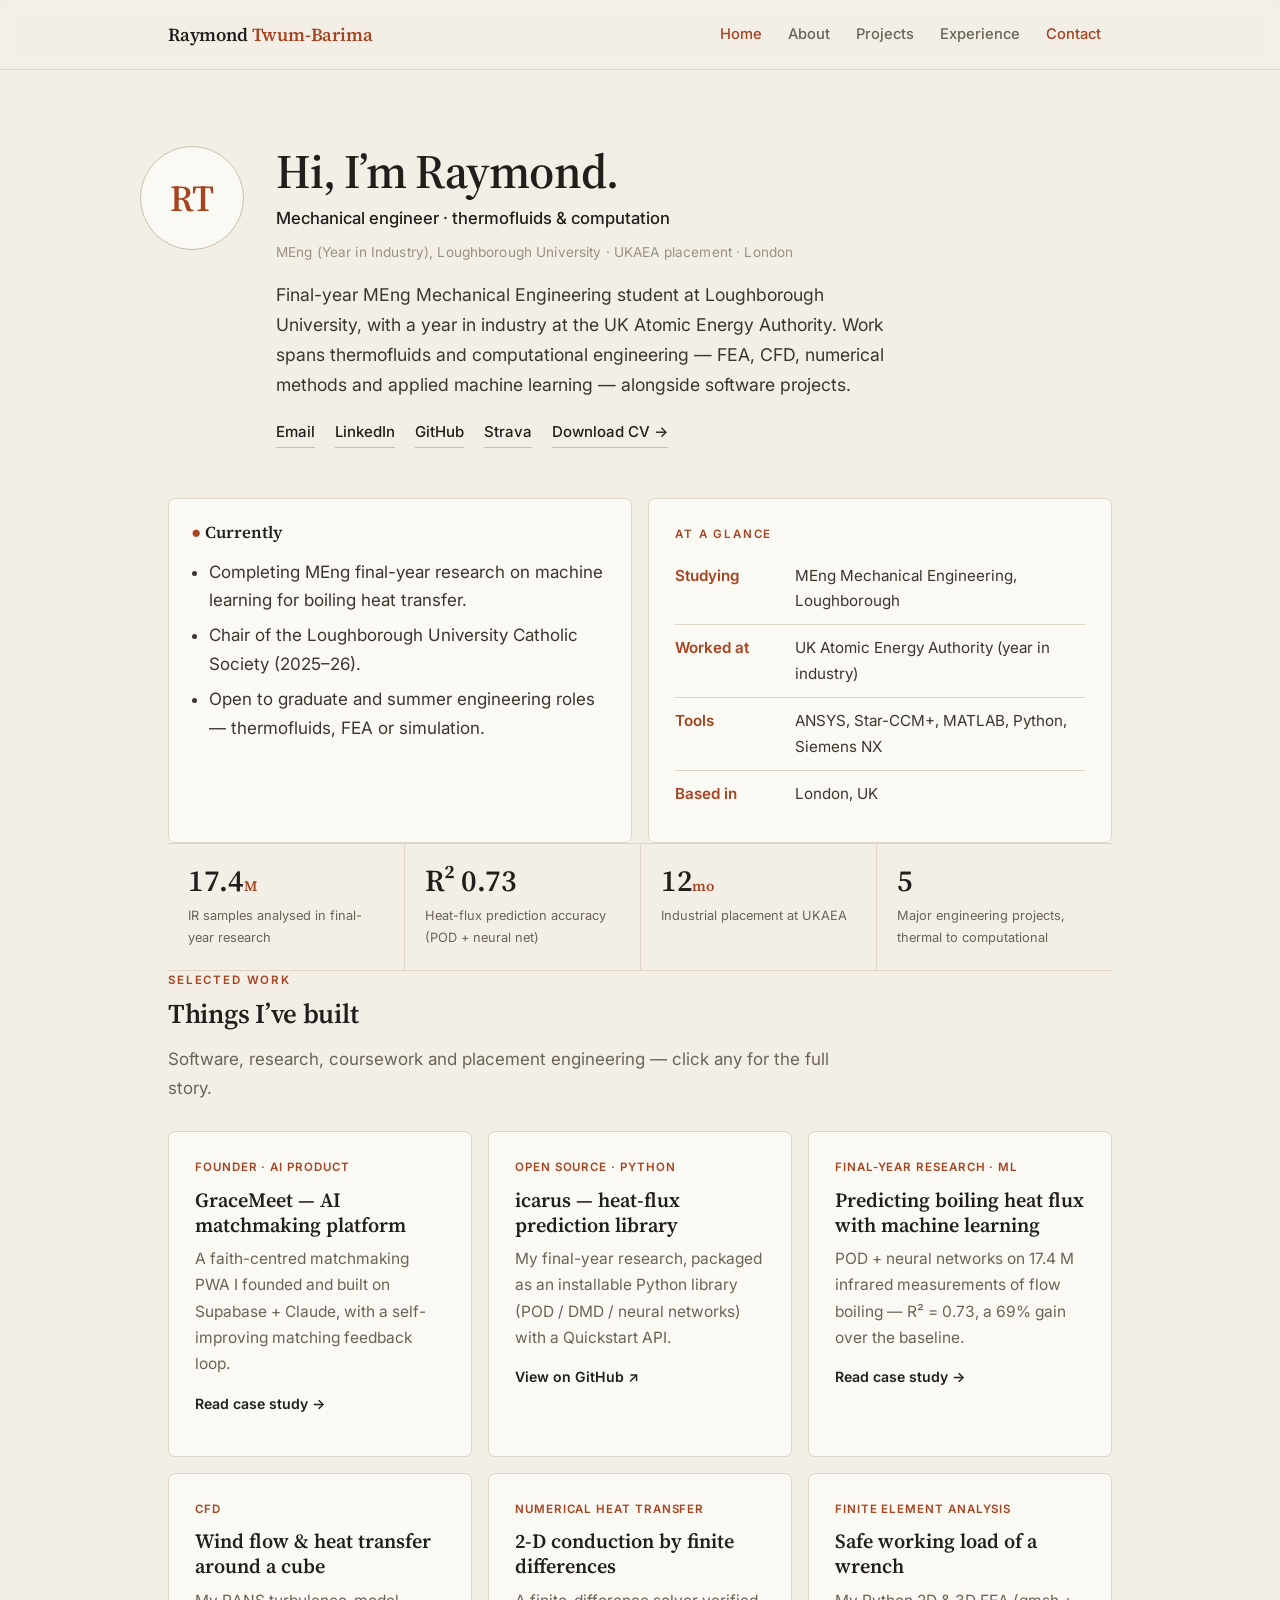
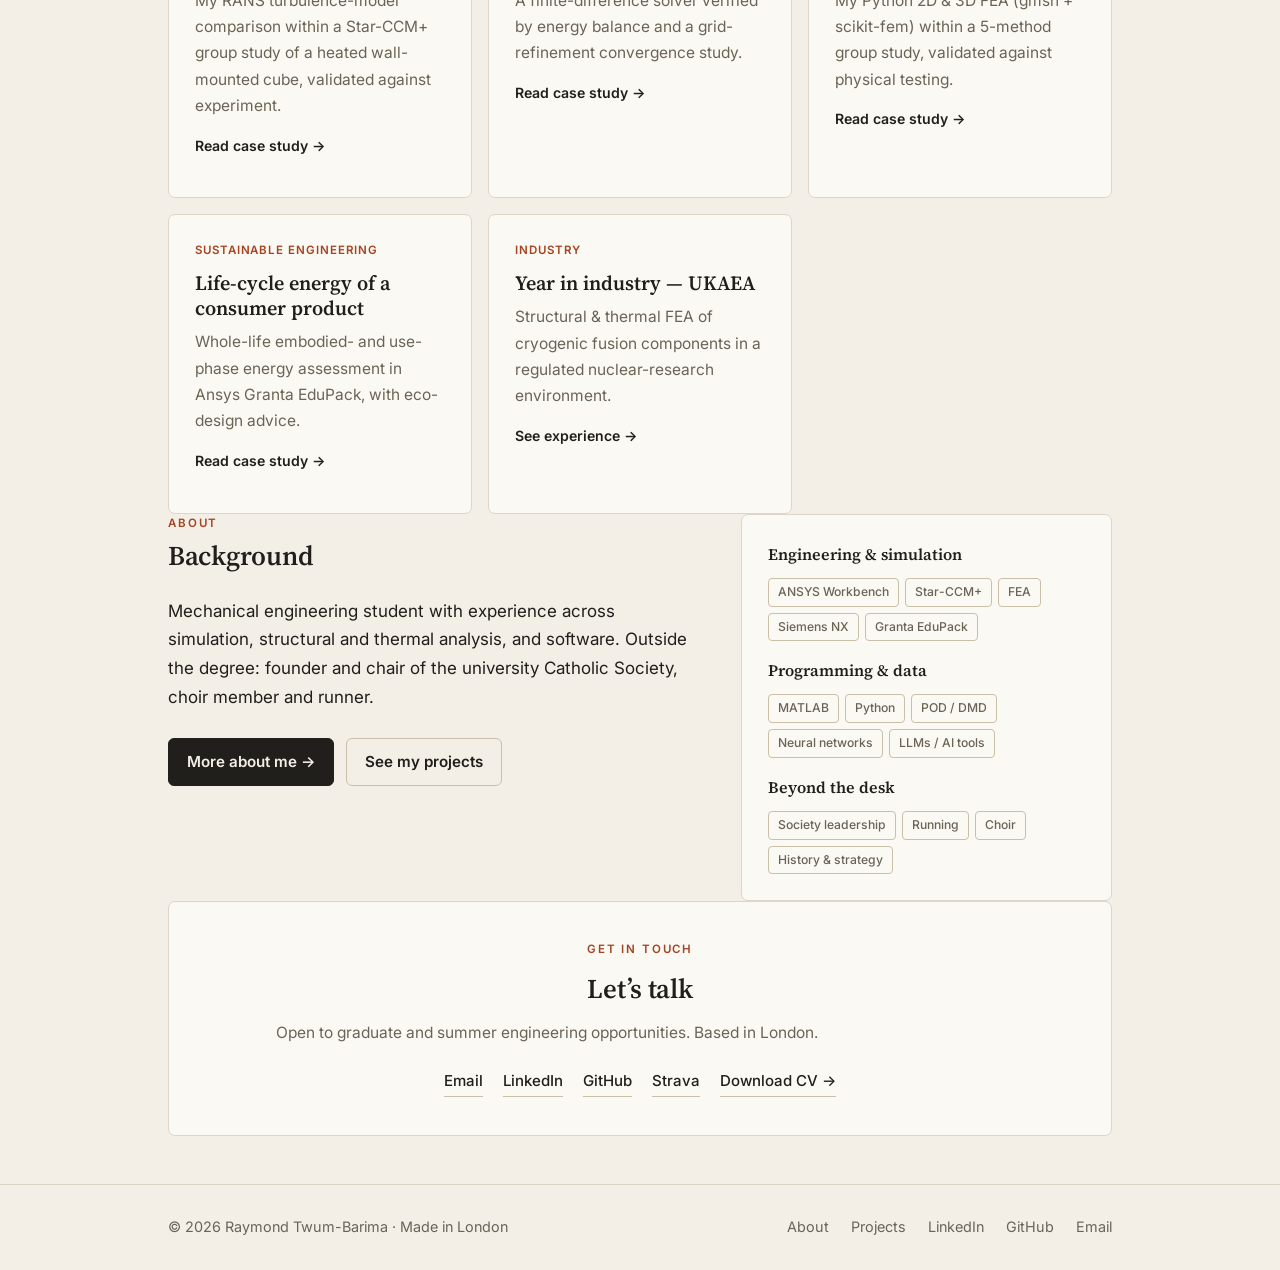
==== index.html @ 997b5fc0 "Remove fabricated first-person voice; keep factual content only Replaced invented opinions/feelings/" ====
<!DOCTYPE html>
<html lang="en">
<head>
<meta charset="UTF-8">
<meta name="viewport" content="width=device-width, initial-scale=1.0">
<title>Raymond Twum-Barima</title>
<meta name="description" content="Personal site of Raymond Twum-Barima — MEng Mechanical Engineer (Loughborough), thermofluids and computational engineering, UKAEA placement, society founder, runner and choir singer.">
<link rel="preconnect" href="https://fonts.googleapis.com">
<link href="https://fonts.googleapis.com/css2?family=Inter:wght@400;500;600;700;800&display=swap" rel="stylesheet">
<link rel="stylesheet" href="assets/style.css">
</head>
<body>

<nav class="nav">
  <div class="nav-inner">
    <a class="brand" href="index.html">Raymond <span>Twum-Barima</span></a>
    <div class="nav-links">
      <a href="index.html">Home</a>
      <a href="about.html">About</a>
      <a href="projects.html">Projects</a>
      <a href="experience.html">Experience</a>
      <a href="index.html#contact">Contact</a>
    </div>
  </div>
</nav>

<main>
<header class="hub wrap">
  <div class="avatar" aria-hidden="true">RT</div>
  <div>
    <h1>Hi, I&rsquo;m Raymond.</h1>
    <div class="role">Mechanical engineer · thermofluids &amp; computation</div>
    <div class="creds">MEng (Year in Industry), Loughborough University · UKAEA placement · London</div>
    <p class="intro">Final-year MEng Mechanical Engineering student at Loughborough University, with a year in industry
    at the UK Atomic Energy Authority. Work spans thermofluids and computational engineering &mdash; FEA, CFD, numerical
    methods and applied machine learning &mdash; alongside software projects.</p>
    <div class="social">
      <a class="email" href="mailto:twumbarimaraymond1@gmail.com">Email</a>
      <a class="linkedin" href="https://www.linkedin.com/in/raymond-t-30aa451b0/" target="_blank" rel="noopener">LinkedIn</a>
      <a class="github" href="https://github.com/twumbarimaraymond1-coder" target="_blank" rel="noopener">GitHub</a>
      <a class="strava" href="https://strava.app.link/qvrpNWhXb0b" target="_blank" rel="noopener">Strava</a>
      <a class="cv" href="assets/Raymond_Twum-Barima_CV.docx" download>Download CV →</a>
    </div>
  </div>
</header>

<section class="wrap" style="padding-top:24px">
  <div class="grid cols-2">
    <div class="now">
      <h3><span class="dot">●</span> Currently</h3>
      <ul>
        <li>Completing MEng final-year research on machine learning for boiling heat transfer.</li>
        <li>Chair of the Loughborough University Catholic Society (2025&ndash;26).</li>
        <li>Open to graduate and summer engineering roles &mdash; thermofluids, FEA or simulation.</li>
      </ul>
    </div>
    <div class="card">
      <div class="kicker" style="margin-bottom:8px">At a glance</div>
      <ul class="facts-list">
        <li><span class="k">Studying</span><span>MEng Mechanical Engineering, Loughborough</span></li>
        <li><span class="k">Worked at</span><span>UK Atomic Energy Authority (year in industry)</span></li>
        <li><span class="k">Tools</span><span>ANSYS, Star-CCM+, MATLAB, Python, Siemens NX</span></li>
        <li><span class="k">Based in</span><span>London, UK</span></li>
      </ul>
    </div>
  </div>
</section>

<section class="wrap">
  <div class="stats">
    <div class="stat"><div class="num">17.4<span class="u">M</span></div><div class="lbl">IR samples analysed in final-year research</div></div>
    <div class="stat"><div class="num">R²&nbsp;0.73</div><div class="lbl">Heat-flux prediction accuracy (POD + neural net)</div></div>
    <div class="stat"><div class="num">12<span class="u">mo</span></div><div class="lbl">Industrial placement at UKAEA</div></div>
    <div class="stat"><div class="num">5</div><div class="lbl">Major engineering projects, thermal to computational</div></div>
  </div>
</section>

<section class="wrap" id="projects">
  <div class="kicker">Selected work</div>
  <h2 class="section-title">Things I&rsquo;ve built</h2>
  <p class="section-sub">Software, research, coursework and placement engineering &mdash; click any for the full story.</p>

  <div class="grid cols-3">
    <a class="card" href="project-gracemeet.html">
      <div class="tag">Founder · AI product</div>
      <h3>GraceMeet — AI matchmaking platform</h3>
      <p>A faith-centred matchmaking PWA I founded and built on Supabase + Claude, with a self-improving matching feedback loop.</p>
      <p class="more">Read case study →</p>
    </a>
    <a class="card" href="https://github.com/twumbarimaraymond1-coder/icarus" target="_blank" rel="noopener">
      <div class="tag">Open source · Python</div>
      <h3>icarus — heat-flux prediction library</h3>
      <p>My final-year research, packaged as an installable Python library (POD / DMD / neural networks) with a Quickstart API.</p>
      <p class="more">View on GitHub ↗</p>
    </a>
    <a class="card" href="project-individual.html">
      <div class="tag">Final-year research · ML</div>
      <h3>Predicting boiling heat flux with machine learning</h3>
      <p>POD + neural networks on 17.4 M infrared measurements of flow boiling — R² = 0.73, a 69% gain over the baseline.</p>
      <p class="more">Read case study →</p>
    </a>
    <a class="card" href="project-cfd.html">
      <div class="tag">CFD</div>
      <h3>Wind flow &amp; heat transfer around a cube</h3>
      <p>My RANS turbulence-model comparison within a Star-CCM+ group study of a heated wall-mounted cube, validated against experiment.</p>
      <p class="more">Read case study →</p>
    </a>
    <a class="card" href="project-heat-transfer.html">
      <div class="tag">Numerical heat transfer</div>
      <h3>2-D conduction by finite differences</h3>
      <p>A finite-difference solver verified by energy balance and a grid-refinement convergence study.</p>
      <p class="more">Read case study →</p>
    </a>
    <a class="card" href="project-fea.html">
      <div class="tag">Finite element analysis</div>
      <h3>Safe working load of a wrench</h3>
      <p>My Python 2D &amp; 3D FEA (gmsh + scikit-fem) within a 5-method group study, validated against physical testing.</p>
      <p class="more">Read case study →</p>
    </a>
    <a class="card" href="project-sustainability.html">
      <div class="tag">Sustainable engineering</div>
      <h3>Life-cycle energy of a consumer product</h3>
      <p>Whole-life embodied- and use-phase energy assessment in Ansys Granta EduPack, with eco-design advice.</p>
      <p class="more">Read case study →</p>
    </a>
    <a class="card" href="project-ukaea.html">
      <div class="tag">Industry</div>
      <h3>Year in industry — UKAEA</h3>
      <p>Structural &amp; thermal FEA of cryogenic fusion components in a regulated nuclear-research environment.</p>
      <p class="more">See experience →</p>
    </a>
  </div>
</section>

<section class="wrap" id="about-teaser">
  <div class="about-grid">
    <div>
      <div class="kicker">About</div>
      <h2 class="section-title">Background</h2>
      <p>Mechanical engineering student with experience across simulation, structural and thermal analysis, and
      software. Outside the degree: founder and chair of the university Catholic Society, choir member and runner.</p>
      <div class="hero-cta">
        <a class="btn btn-primary" href="about.html">More about me →</a>
        <a class="btn btn-ghost" href="projects.html">See my projects</a>
      </div>
    </div>
    <div class="card">
      <div class="skill-group" style="margin-bottom:16px">
        <h4>Engineering &amp; simulation</h4>
        <div class="chips"><span class="chip">ANSYS Workbench</span><span class="chip">Star-CCM+</span><span class="chip">FEA</span><span class="chip">Siemens NX</span><span class="chip">Granta EduPack</span></div>
      </div>
      <div class="skill-group" style="margin-bottom:16px">
        <h4>Programming &amp; data</h4>
        <div class="chips"><span class="chip">MATLAB</span><span class="chip">Python</span><span class="chip">POD / DMD</span><span class="chip">Neural networks</span><span class="chip">LLMs / AI tools</span></div>
      </div>
      <div class="skill-group">
        <h4>Beyond the desk</h4>
        <div class="chips"><span class="chip">Society leadership</span><span class="chip">Running</span><span class="chip">Choir</span><span class="chip">History &amp; strategy</span></div>
      </div>
    </div>
  </div>
</section>

<section class="wrap" id="contact">
  <div class="card" style="text-align:center;padding:38px">
    <div class="kicker">Get in touch</div>
    <h2 class="section-title" style="margin-top:6px">Let&rsquo;s talk</h2>
    <p class="section-sub" style="margin-bottom:22px">Open to graduate and summer engineering opportunities. Based in London.</p>
    <div class="social" style="justify-content:center">
      <a class="email" href="mailto:twumbarimaraymond1@gmail.com">Email</a>
      <a class="linkedin" href="https://www.linkedin.com/in/raymond-t-30aa451b0/" target="_blank" rel="noopener">LinkedIn</a>
      <a class="github" href="https://github.com/twumbarimaraymond1-coder" target="_blank" rel="noopener">GitHub</a>
      <a class="strava" href="https://strava.app.link/qvrpNWhXb0b" target="_blank" rel="noopener">Strava</a>
      <a class="cv" href="assets/Raymond_Twum-Barima_CV.docx" download>Download CV →</a>
    </div>
  </div>
</section>
</main>

<footer>
  <div class="wrap foot-inner">
    <div>© 2026 Raymond Twum-Barima · Made in London</div>
    <div class="foot-links">
      <a href="about.html">About</a>
      <a href="projects.html">Projects</a>
      <a href="https://www.linkedin.com/in/raymond-t-30aa451b0/" target="_blank" rel="noopener">LinkedIn</a>
      <a href="https://github.com/twumbarimaraymond1-coder" target="_blank" rel="noopener">GitHub</a>
      <a href="mailto:twumbarimaraymond1@gmail.com">Email</a>
    </div>
  </div>
</footer>

<script src="assets/script.js"></script>
</body>
</html>
---- assets/style.css ----
/* ===========================================================
   Raymond Twum-Barima — personal site
   "Paper & ink" editorial design. One shared stylesheet.
   =========================================================== */

@import url('https://fonts.googleapis.com/css2?family=Source+Serif+4:opsz,wght@8..60,400;8..60,500;8..60,600;8..60,700&family=Inter:wght@400;500;600;700&display=swap');

:root {
  --bg:        #f3efe7;   /* warm paper */
  --bg-soft:   #ece7db;
  --card:      #fbf9f4;   /* card surface */
  --card-2:    #f0ebe0;
  --line:      #ddd5c5;   /* hairline */
  --line-2:    #cabfa8;
  --text:      #211f1b;   /* ink */
  --muted:     #6a6457;
  --faint:     #9a9281;
  --accent:    #a6432140; /* unused placeholder */
  --rust:      #a64321;   /* single accent — burnt sienna */
  --rust-deep: #8a3318;
  --radius:    7px;
  --maxw:      1000px;
  --shadow:    0 1px 2px rgba(40,30,15,.05);
  --serif:     'Source Serif 4', Georgia, 'Times New Roman', serif;
  --sans:      'Inter', -apple-system, BlinkMacSystemFont, 'Segoe UI', Roboto, Helvetica, Arial, sans-serif;
}

* { box-sizing: border-box; }
html { scroll-behavior: smooth; }
body {
  margin: 0;
  font-family: var(--sans);
  background: var(--bg);
  color: var(--text);
  line-height: 1.7;
  font-size: 17px;
  -webkit-font-smoothing: antialiased;
  text-rendering: optimizeLegibility;
}

a { color: var(--rust); text-decoration: none; }
a:hover { text-decoration: underline; text-underline-offset: 3px; }
img { max-width: 100%; display: block; }

.wrap { max-width: var(--maxw); margin: 0 auto; padding: 0 28px; }

h1, h2, h3, h4 { font-family: var(--serif); font-weight: 600; color: var(--text); }

/* ---------- Nav ---------- */
.nav {
  position: sticky; top: 0; z-index: 50;
  background: rgba(243,239,231,.88);
  backdrop-filter: blur(6px);
  border-bottom: 1px solid var(--line);
}
.nav-inner {
  max-width: var(--maxw); margin: 0 auto; padding: 16px 28px;
  display: flex; align-items: center; justify-content: space-between; gap: 16px;
}
.brand { font-family: var(--serif); font-weight: 600; font-size: 1.15rem; color: var(--text); letter-spacing: -.01em; }
.brand span { color: var(--rust); }
.nav-links { display: flex; gap: 4px; flex-wrap: wrap; }
.nav-links a {
  color: var(--muted); padding: 6px 11px; border-radius: 6px; font-size: .92rem;
  font-weight: 500; transition: color .15s;
}
.nav-links a:hover { color: var(--text); text-decoration: none; }
.nav-links a.active { color: var(--rust); }

/* ---------- Hero (legacy .hero, kept minimal) ---------- */
.hero { padding: 72px 0 28px; }
.hero .eyebrow { color: var(--rust); font-weight: 600; letter-spacing: .14em; text-transform: uppercase; font-size: .74rem; }
.hero h1 { font-size: clamp(2.2rem, 5vw, 3.3rem); line-height: 1.1; margin: 16px 0 12px; letter-spacing: -.015em; }
.hero h1 .grad { color: var(--rust); -webkit-text-fill-color: currentColor; }
.hero .lede { font-size: 1.16rem; color: var(--muted); max-width: 680px; }
.hero-cta { margin-top: 26px; display: flex; gap: 12px; flex-wrap: wrap; }

.btn {
  display: inline-flex; align-items: center; gap: 8px;
  padding: 10px 18px; border-radius: 6px; font-weight: 600; font-size: .95rem;
  border: 1px solid var(--text); cursor: pointer; transition: .15s; font-family: var(--sans);
}
.btn:hover { text-decoration: none; }
.btn-primary { background: var(--text); color: var(--bg); border-color: var(--text); }
.btn-primary:hover { background: var(--rust); border-color: var(--rust); }
.btn-ghost { background: transparent; border-color: var(--line-2); color: var(--text); }
.btn-ghost:hover { border-color: var(--text); }

/* ---------- Sections ---------- */
section { padding: 44px 0; }
.section-title { font-size: 1.7rem; margin: 0 0 8px; letter-spacing: -.01em; }
.section-sub { color: var(--muted); margin: 0 0 28px; max-width: 680px; }
.kicker { color: var(--rust); font-weight: 600; letter-spacing: .16em; text-transform: uppercase; font-size: .72rem; font-family: var(--sans); }

/* ---------- Cards / grids ---------- */
.grid { display: grid; gap: 16px; }
.grid.cols-2 { grid-template-columns: repeat(2, 1fr); }
.grid.cols-3 { grid-template-columns: repeat(3, 1fr); }

.card {
  background: var(--card);
  border: 1px solid var(--line); border-radius: var(--radius);
  padding: 26px; transition: border-color .16s, background .16s; position: relative; overflow: hidden;
}
a.card:hover { text-decoration: none; background: #fff; border-color: var(--line-2); }
a.card::after {
  content: ""; position: absolute; left: 0; top: 0; bottom: 0; width: 3px;
  background: var(--rust); transform: scaleX(0); transform-origin: left; transition: transform .18s;
}
a.card:hover::after { transform: scaleX(1); }
.card .tag { font-family: var(--sans); font-size: .72rem; font-weight: 600; letter-spacing: .08em; text-transform: uppercase; color: var(--rust); }
.card h3 { margin: 10px 0 8px; font-size: 1.26rem; line-height: 1.25; }
.card p { color: var(--muted); margin: 0 0 14px; font-size: .97rem; }
.card .more { color: var(--text); font-weight: 600; font-size: .88rem; font-family: var(--sans); }

/* standalone surfaces */
.now, .sidecard, .metric { border: 1px solid var(--line); border-radius: var(--radius); }

.chips { display: flex; flex-wrap: wrap; gap: 6px; margin-top: 6px; }
.chip {
  font-family: var(--sans); font-size: .76rem; color: var(--muted); background: transparent;
  border: 1px solid var(--line-2); border-radius: 4px; padding: 3px 9px; font-weight: 500;
}

/* ---------- Stat strip (restrained, hairline dividers) ---------- */
.stats { display: grid; grid-template-columns: repeat(4,1fr); gap: 0; border-top: 1px solid var(--line); border-bottom: 1px solid var(--line); }
.stat { background: transparent; border: 0 !important; border-radius: 0 !important; padding: 22px 20px; text-align: left; border-left: 1px solid var(--line) !important; }
.stat:first-child { border-left: 0 !important; }
.stat .num { font-family: var(--serif); font-size: 1.9rem; font-weight: 600; color: var(--text); letter-spacing: -.01em; line-height: 1; }
.stat .num .u { font-size: .9rem; color: var(--rust); font-weight: 600; }
.stat .lbl { color: var(--muted); font-size: .8rem; margin-top: 8px; font-family: var(--sans); }

/* ---------- Project page header ---------- */
.proj-head { padding: 60px 0 20px; border-bottom: 1px solid var(--line); }
.proj-head .tag { font-family: var(--sans); color: var(--rust); font-weight: 600; letter-spacing: .1em; text-transform: uppercase; font-size: .74rem; }
.proj-head h1 { font-size: clamp(1.9rem, 4vw, 2.7rem); margin: 14px 0 14px; line-height: 1.14; letter-spacing: -.015em; }
.proj-head .meta { color: var(--muted); display: flex; flex-wrap: wrap; gap: 22px; font-size: .9rem; font-family: var(--sans); }
.proj-head .meta b { color: var(--text); font-weight: 600; }

.layout { display: grid; grid-template-columns: 1fr 260px; gap: 48px; align-items: start; padding-top: 8px; }
.content h2 { font-size: 1.5rem; margin: 38px 0 12px; letter-spacing: -.01em; }
.content h3 { font-size: 1.12rem; margin: 24px 0 6px; color: var(--text); }
.content p { color: #3a362f; }
.content ul { color: #3a362f; padding-left: 20px; }
.content li { margin: 7px 0; }
.content figure { margin: 26px 0; }
.content figure img { border: 1px solid var(--line); border-radius: 6px; background:#fff; }
.content figcaption { color: var(--faint); font-size: .85rem; margin-top: 10px; font-family: var(--sans); font-style: italic; }

.sidecard { position: sticky; top: 92px; background: var(--card); padding: 22px; }
.sidecard h4 { margin: 0 0 14px; font-family: var(--sans); font-size: .74rem; letter-spacing: .12em; text-transform: uppercase; color: var(--rust); }
.sidecard dl { margin: 0; }
.sidecard dt { color: var(--faint); font-family: var(--sans); font-size: .72rem; text-transform: uppercase; letter-spacing: .06em; margin-top: 14px; }
.sidecard dd { margin: 3px 0 0; color: var(--text); font-size: .93rem; }
.sidecard .chips { margin-top: 7px; }

/* ---------- Callout / metrics ---------- */
.callout {
  background: #fbf6ee;
  border: 1px solid var(--line); border-left: 3px solid var(--rust);
  border-radius: 6px; padding: 16px 20px; margin: 24px 0; color: #3a362f;
}
.metric-row { display: grid; grid-template-columns: repeat(3,1fr); gap: 14px; margin: 22px 0; }
.metric { padding: 18px; text-align: center; background: var(--card); }
.metric .v { font-family: var(--serif); font-size: 1.7rem; font-weight: 600; color: var(--rust); }
.metric .k { color: var(--muted); font-size: .8rem; margin-top: 4px; font-family: var(--sans); }

/* ---------- Data table ---------- */
table.data { width: 100%; border-collapse: collapse; margin: 20px 0; font-size: .92rem; font-family: var(--sans); }
table.data th, table.data td { padding: 11px 12px; text-align: left; border-bottom: 1px solid var(--line); }
table.data th { color: var(--muted); font-weight: 600; font-size: .76rem; text-transform: uppercase; letter-spacing: .06em; }
table.data td { color: #3a362f; }
table.data tr:last-child td { border-bottom: none; }
table.data .best td { background: #fbf3ea; color: var(--text); font-weight: 600; }

/* ---------- Timeline ---------- */
.timeline { border-left: 1px solid var(--line-2); margin-left: 8px; padding-left: 26px; }
.tl-item { position: relative; padding-bottom: 32px; }
.tl-item::before {
  content: ""; position: absolute; left: -31px; top: 7px; width: 9px; height: 9px;
  border-radius: 50%; background: var(--bg); border: 2px solid var(--rust);
}
.tl-item .when { color: var(--rust); font-size: .82rem; font-weight: 600; font-family: var(--sans); letter-spacing: .02em; }
.tl-item h3 { margin: 5px 0 2px; font-size: 1.2rem; }
.tl-item .org { color: var(--muted); font-size: .92rem; margin-bottom: 8px; font-family: var(--sans); }
.tl-item ul { color: #3a362f; padding-left: 18px; margin: 8px 0 0; }

/* ---------- About / skills ---------- */
.skill-group h4 { margin: 0 0 10px; font-size: 1rem; color: var(--text); }
.about-grid { display: grid; grid-template-columns: 1.45fr 1fr; gap: 36px; align-items: start; }

/* ---------- Personal hub (home) ---------- */
.hub { padding: 76px 0 26px; display: grid; grid-template-columns: 104px 1fr; gap: 32px; align-items: start; }
.avatar {
  width: 104px; height: 104px; border-radius: 50%;
  background: var(--card); border: 1px solid var(--line-2);
  display: flex; align-items: center; justify-content: center;
  font-family: var(--serif); font-size: 2.3rem; font-weight: 600; color: var(--rust); letter-spacing: -.02em;
}
.hub h1 { font-size: clamp(2rem, 4.6vw, 3rem); margin: 0 0 8px; letter-spacing: -.02em; line-height: 1.05; }
.hub .role { font-family: var(--sans); color: var(--text); font-weight: 500; font-size: 1.04rem; margin-bottom: 8px; }
.hub .creds { color: var(--faint); font-family: var(--sans); font-size: .85rem; letter-spacing: .01em; margin-bottom: 16px; }
.hub p.intro { color: #3a362f; font-size: 1.1rem; max-width: 620px; margin: 0 0 20px; }

/* ---------- Links row (was social badges) ---------- */
.social { display: flex; flex-wrap: wrap; gap: 8px 20px; align-items: center; }
.social a {
  display: inline-flex; align-items: center; gap: 6px;
  padding: 0; border: 0; background: transparent; border-radius: 0;
  font-family: var(--sans); font-size: .94rem; font-weight: 500; color: var(--text);
  border-bottom: 1px solid var(--line-2); padding-bottom: 2px; transition: .15s;
}
.social a:hover { text-decoration: none; color: var(--rust); border-color: var(--rust); }

/* ---------- Now / facts ---------- */
.now { background: var(--card); padding: 20px 22px; }
.now h3 { margin: 0 0 10px; font-size: 1.05rem; }
.now .dot { color: var(--rust); }
.now ul { margin: 6px 0 0; padding-left: 18px; color: #3a362f; }
.now li { margin: 6px 0; }

.lead-quote {
  font-family: var(--serif); font-size: 1.3rem; line-height: 1.45; color: var(--text);
  border-left: 3px solid var(--rust); padding: 2px 0 2px 20px; margin: 26px 0; font-style: italic;
}

.facts-list { list-style: none; padding: 0; margin: 0; font-family: var(--sans); }
.facts-list li { padding: 10px 0; border-bottom: 1px solid var(--line); color: #3a362f; display: flex; gap: 12px; font-size: .95rem; }
.facts-list li:last-child { border-bottom: none; }
.facts-list .k { color: var(--rust); font-weight: 600; min-width: 108px; }

/* ---------- Footer ---------- */
footer { border-top: 1px solid var(--line); margin-top: 48px; padding: 30px 0; color: var(--muted); font-size: .9rem; font-family: var(--sans); }
.foot-inner { display: flex; justify-content: space-between; flex-wrap: wrap; gap: 14px; }
.foot-links a { color: var(--muted); margin-left: 18px; }
.foot-links a:hover { color: var(--rust); }

.backlink { display: inline-block; margin-top: 20px; color: var(--muted); font-size: .9rem; font-family: var(--sans); }
.backlink:hover { color: var(--rust); }

/* ---------- Responsive ---------- */
@media (max-width: 860px) {
  .grid.cols-3, .grid.cols-2 { grid-template-columns: 1fr; }
  .stats { grid-template-columns: repeat(2,1fr); }
  .stat:nth-child(3) { border-left: 0 !important; }
  .layout { grid-template-columns: 1fr; gap: 28px; }
  .sidecard { position: static; }
  .about-grid { grid-template-columns: 1fr; }
  .metric-row { grid-template-columns: 1fr; }
  .nav-links { display: none; }
}
@media (max-width: 560px) {
  .hub { grid-template-columns: 1fr; gap: 18px; }
  .stats { grid-template-columns: 1fr; }
  .stat { border-left: 0 !important; border-top: 1px solid var(--line); }
  .stat:first-child { border-top: 0; }
}
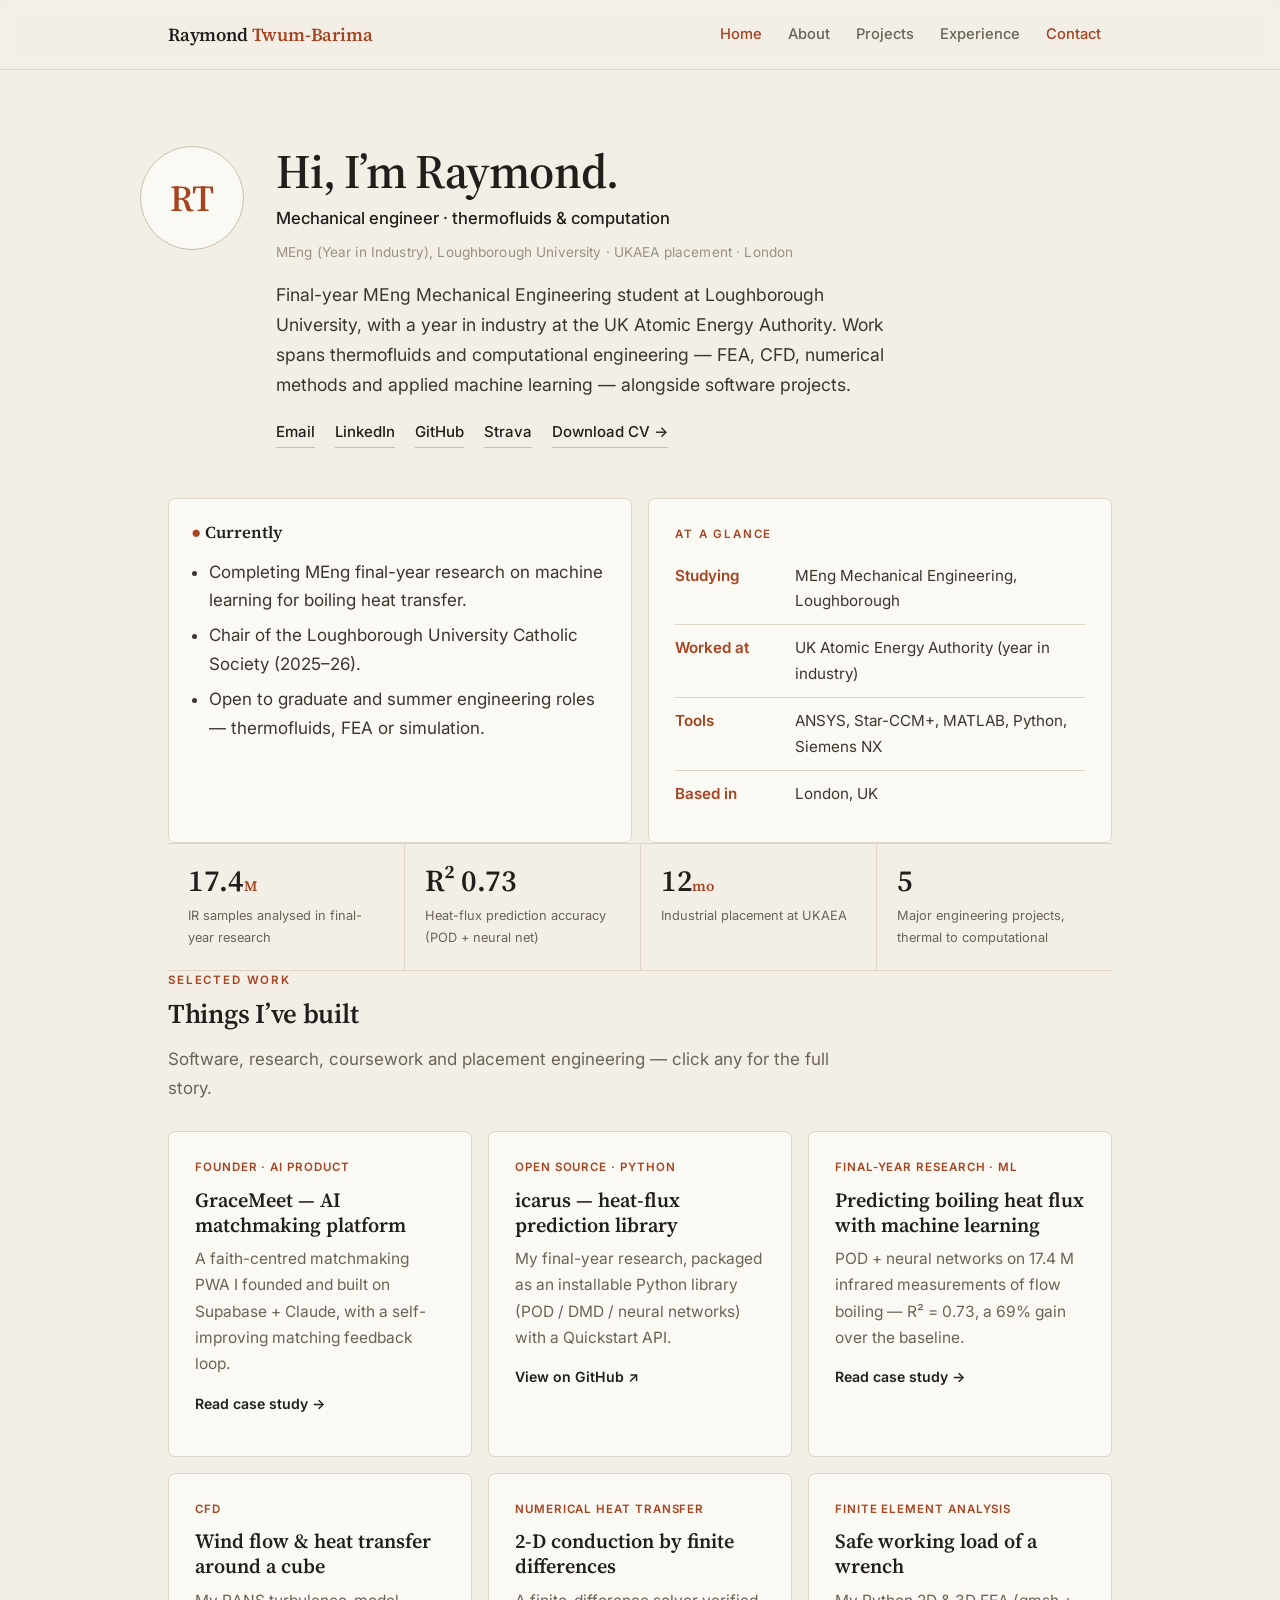
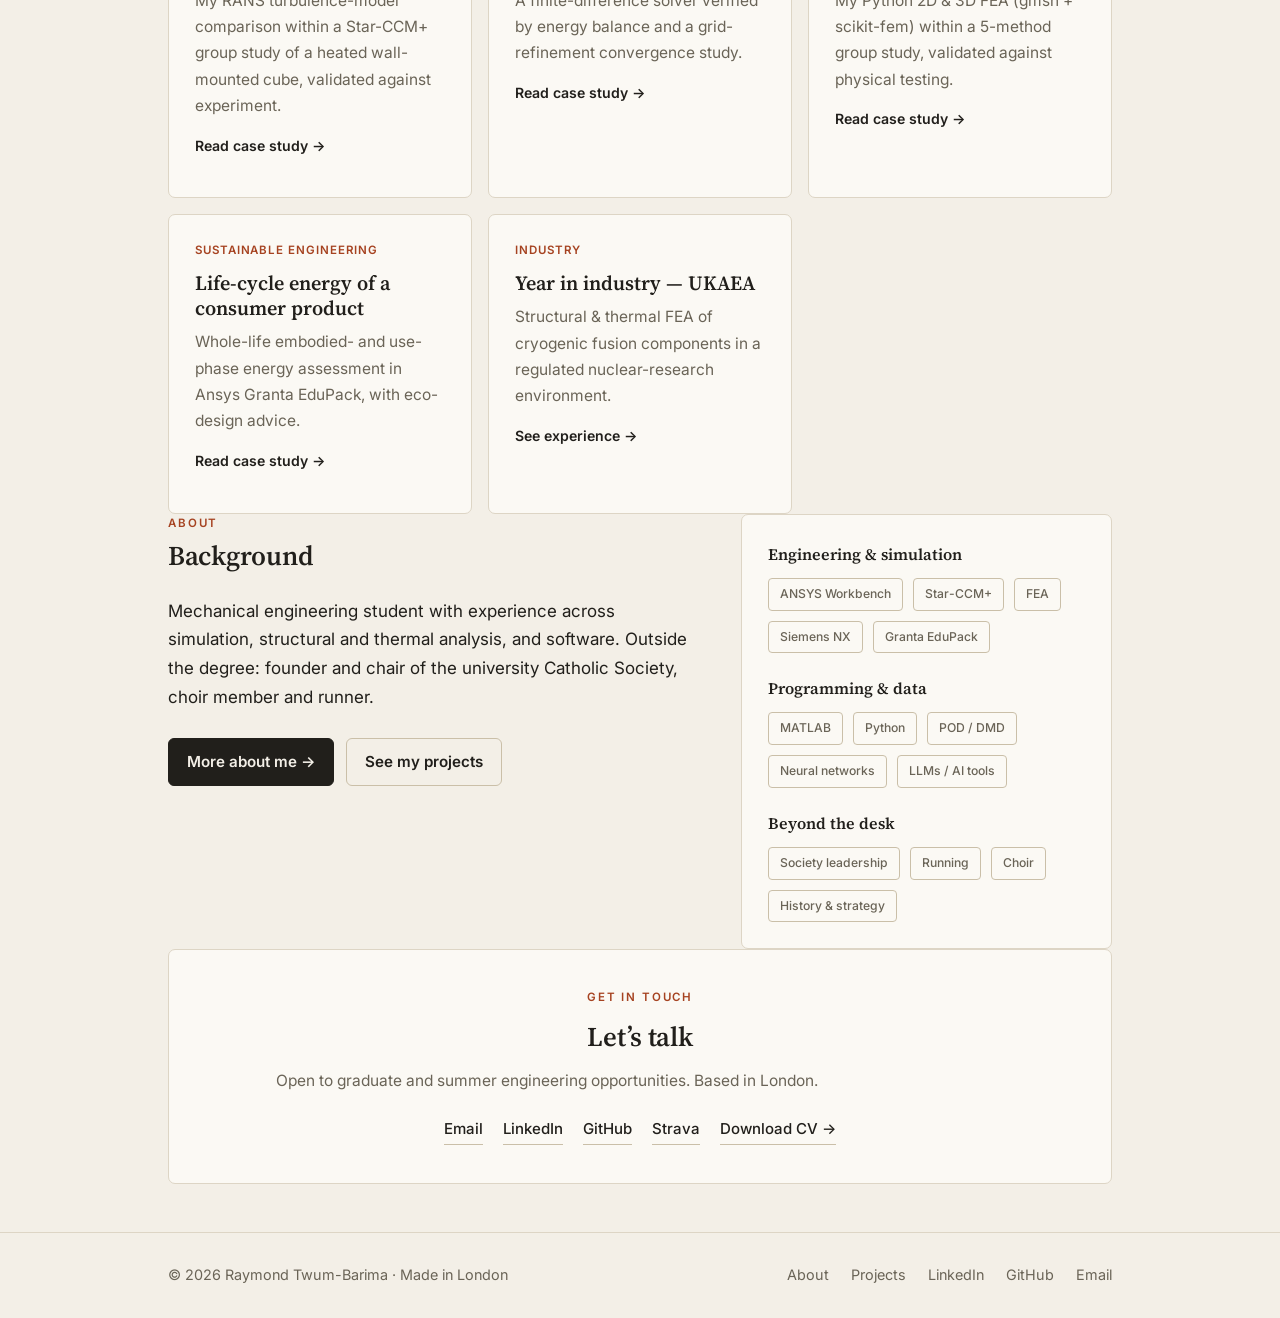
==== commit 8e6fc4a0: "Cosmetics: more breathing room around chips and skill groups Co-Authored-By: Claude Opus 4.8 <norepl" ====
--- a/index.html
+++ b/index.html
@@ -145,11 +145,11 @@
       </div>
     </div>
     <div class="card">
-      <div class="skill-group" style="margin-bottom:16px">
+      <div class="skill-group" style="margin-bottom:22px">
         <h4>Engineering &amp; simulation</h4>
         <div class="chips"><span class="chip">ANSYS Workbench</span><span class="chip">Star-CCM+</span><span class="chip">FEA</span><span class="chip">Siemens NX</span><span class="chip">Granta EduPack</span></div>
       </div>
-      <div class="skill-group" style="margin-bottom:16px">
+      <div class="skill-group" style="margin-bottom:22px">
         <h4>Programming &amp; data</h4>
         <div class="chips"><span class="chip">MATLAB</span><span class="chip">Python</span><span class="chip">POD / DMD</span><span class="chip">Neural networks</span><span class="chip">LLMs / AI tools</span></div>
       </div>
--- a/assets/style.css
+++ b/assets/style.css
@@ -116,10 +116,10 @@
 /* standalone surfaces */
 .now, .sidecard, .metric { border: 1px solid var(--line); border-radius: var(--radius); }
 
-.chips { display: flex; flex-wrap: wrap; gap: 6px; margin-top: 6px; }
+.chips { display: flex; flex-wrap: wrap; gap: 10px; margin-top: 8px; }
 .chip {
   font-family: var(--sans); font-size: .76rem; color: var(--muted); background: transparent;
-  border: 1px solid var(--line-2); border-radius: 4px; padding: 3px 9px; font-weight: 500;
+  border: 1px solid var(--line-2); border-radius: 4px; padding: 5px 11px; font-weight: 500;
 }
 
 /* ---------- Stat strip (restrained, hairline dividers) ---------- */
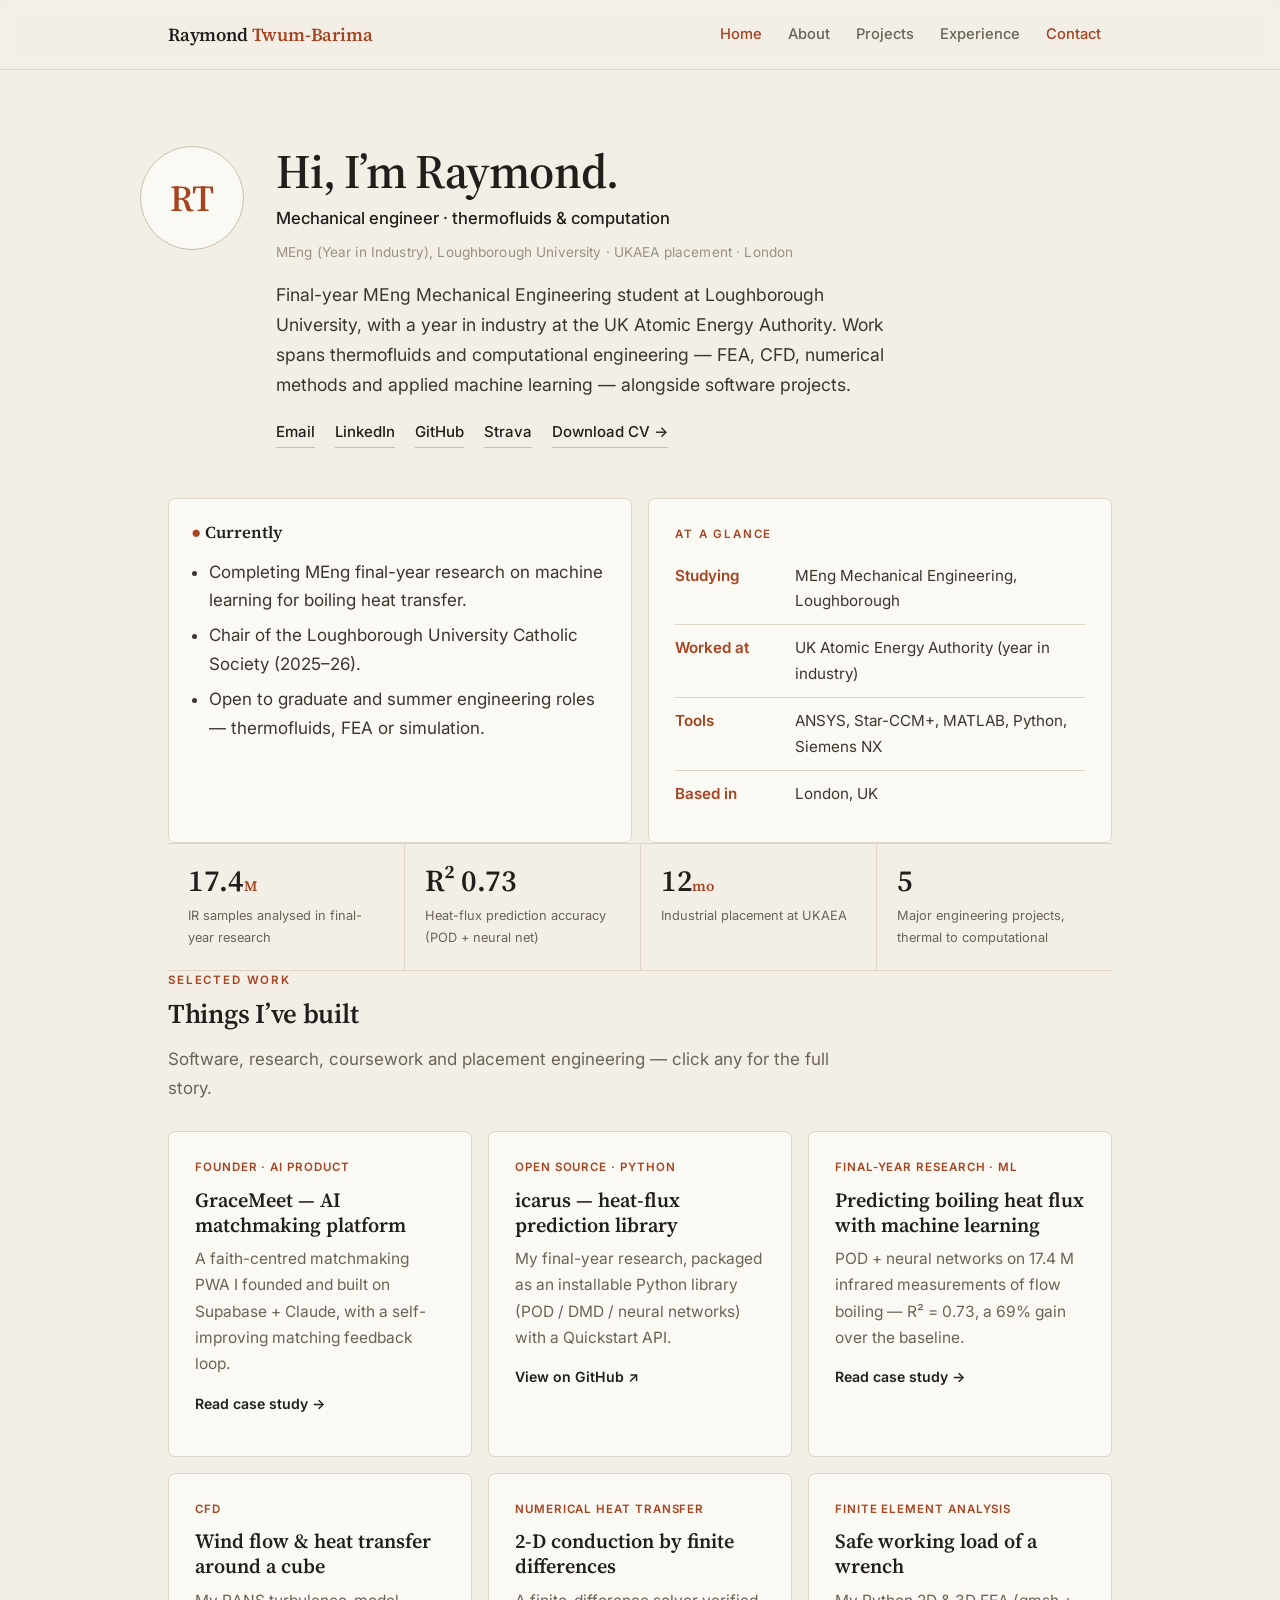
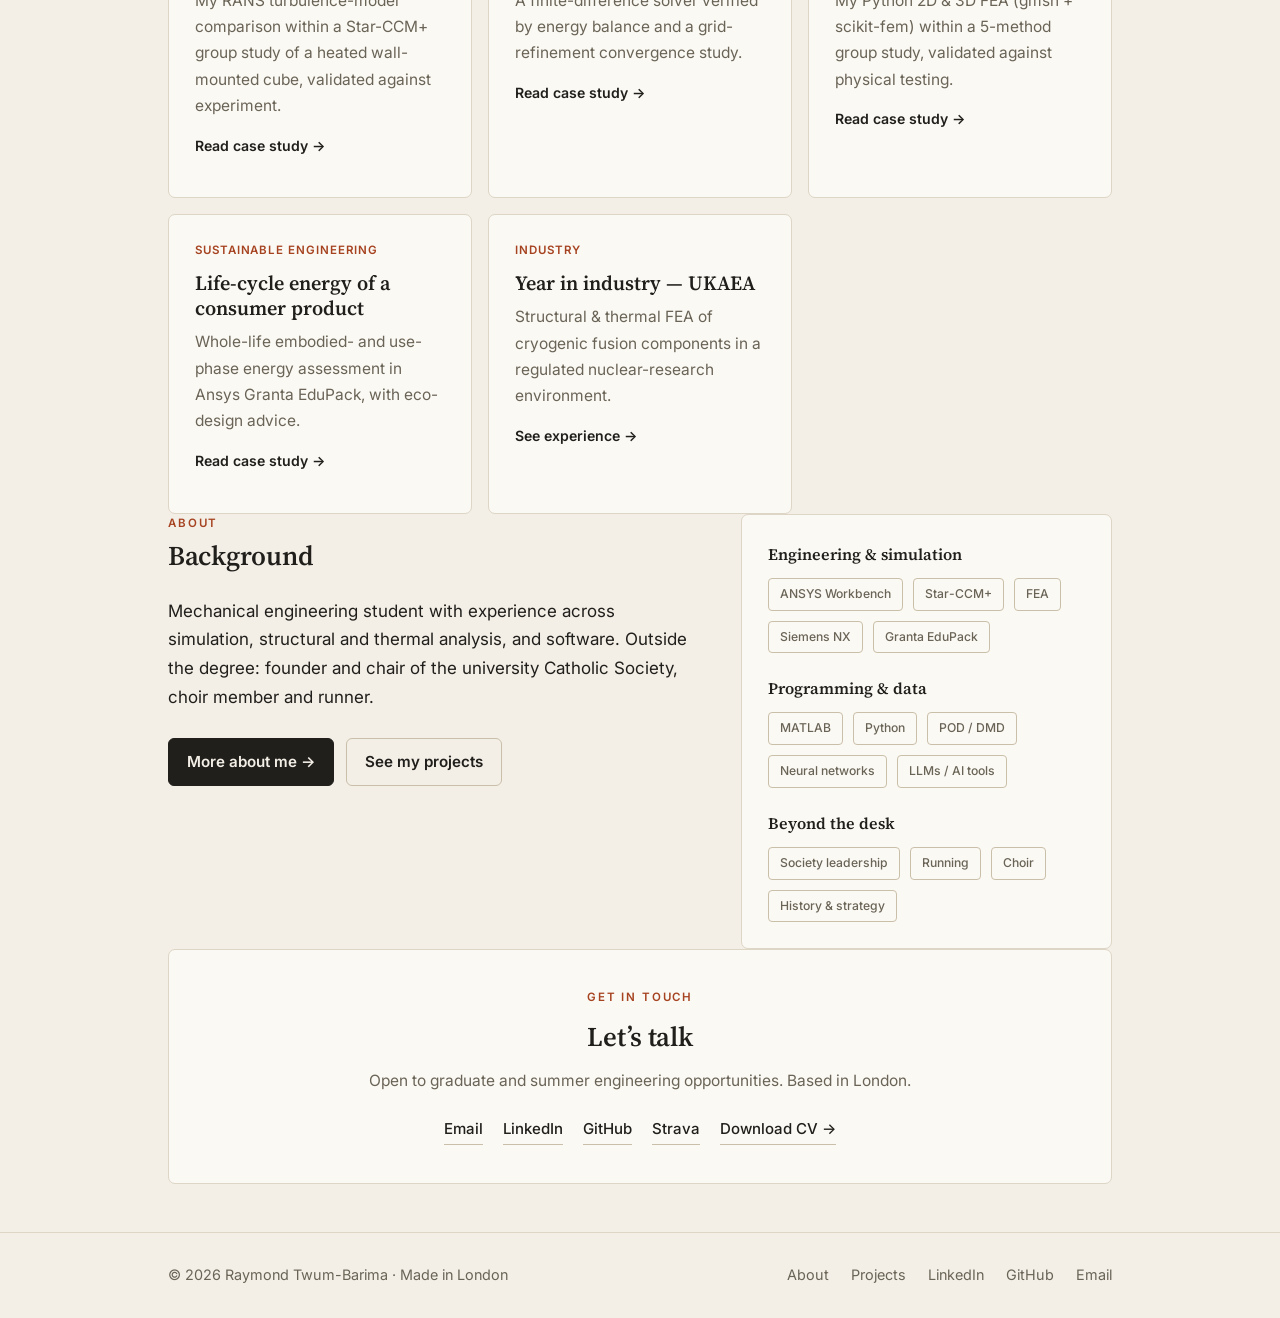
==== commit 793be3d5: "Fix: centre the contact-section paragraph (block was left-aligned on wide screens) Co-Authored-By: C" ====
--- a/index.html
+++ b/index.html
@@ -165,7 +165,7 @@
   <div class="card" style="text-align:center;padding:38px">
     <div class="kicker">Get in touch</div>
     <h2 class="section-title" style="margin-top:6px">Let&rsquo;s talk</h2>
-    <p class="section-sub" style="margin-bottom:22px">Open to graduate and summer engineering opportunities. Based in London.</p>
+    <p class="section-sub" style="max-width:560px;margin:0 auto 22px">Open to graduate and summer engineering opportunities. Based in London.</p>
     <div class="social" style="justify-content:center">
       <a class="email" href="mailto:twumbarimaraymond1@gmail.com">Email</a>
       <a class="linkedin" href="https://www.linkedin.com/in/raymond-t-30aa451b0/" target="_blank" rel="noopener">LinkedIn</a>
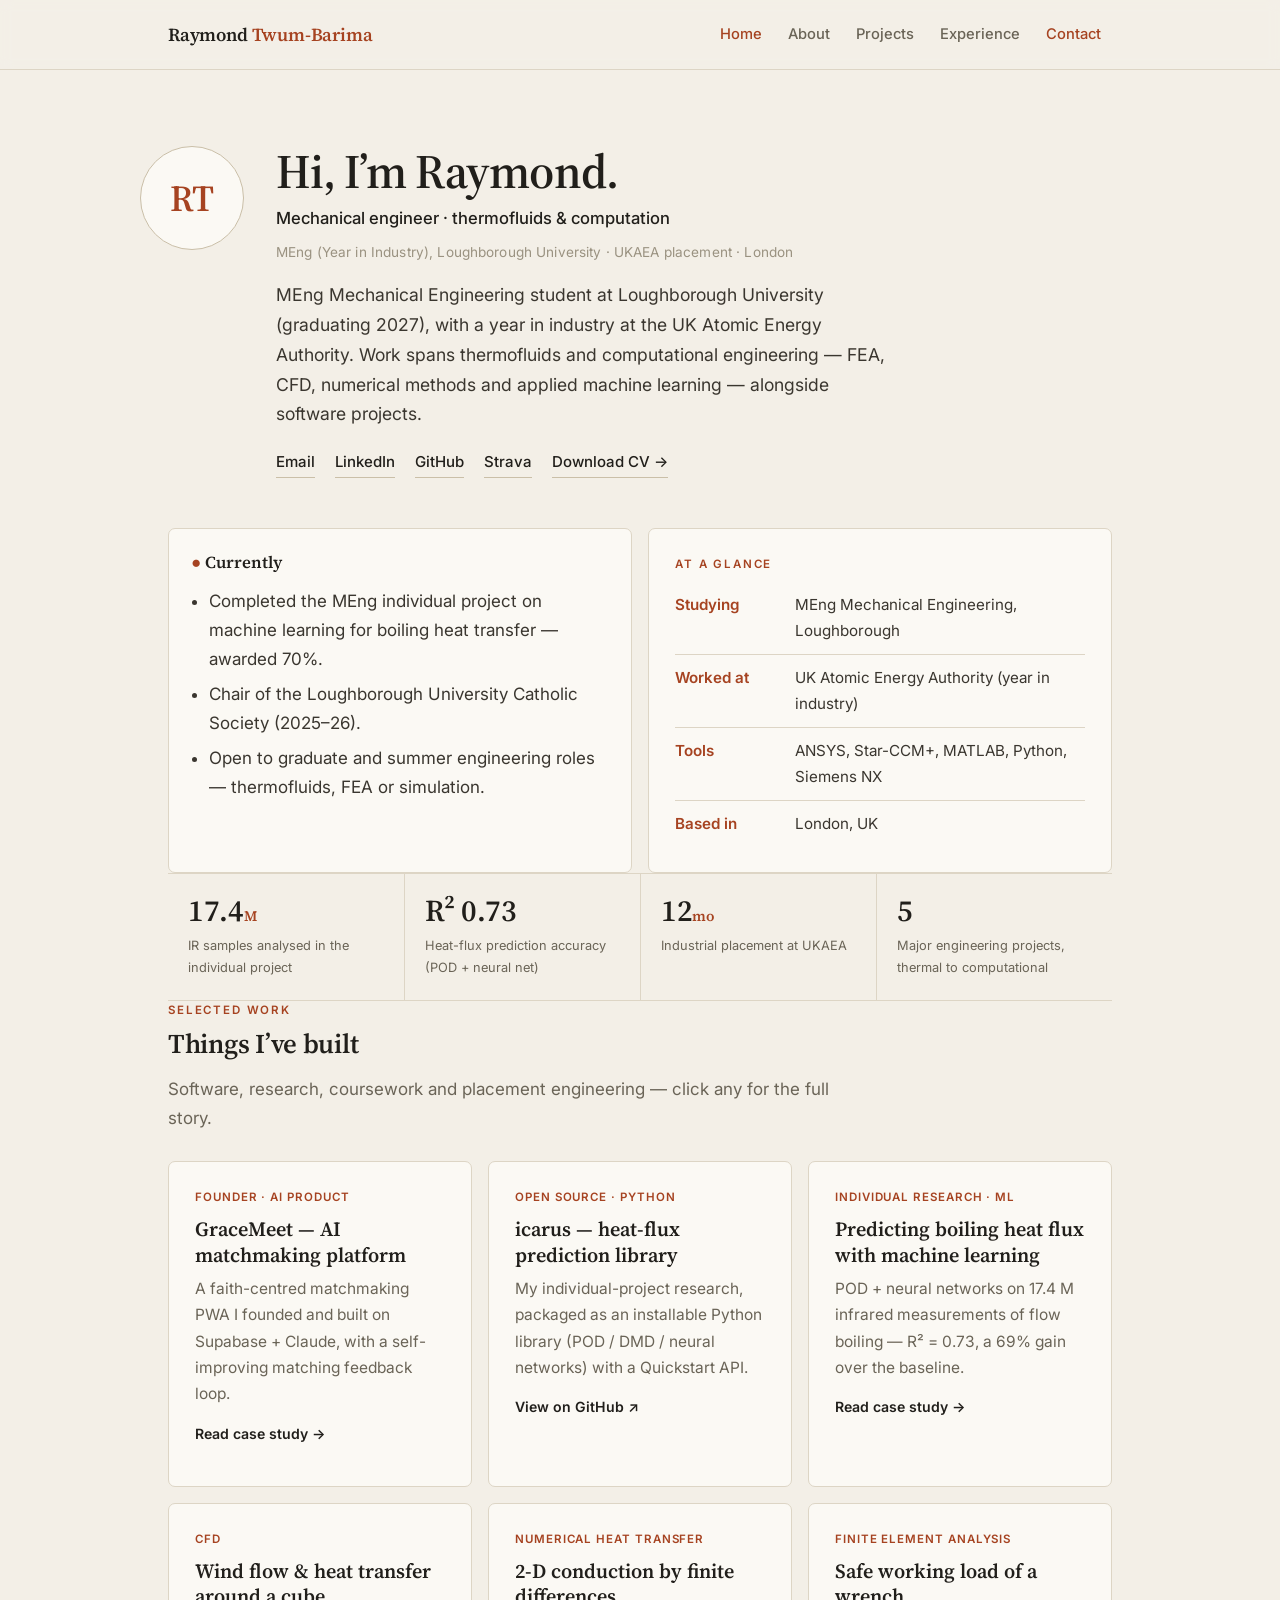
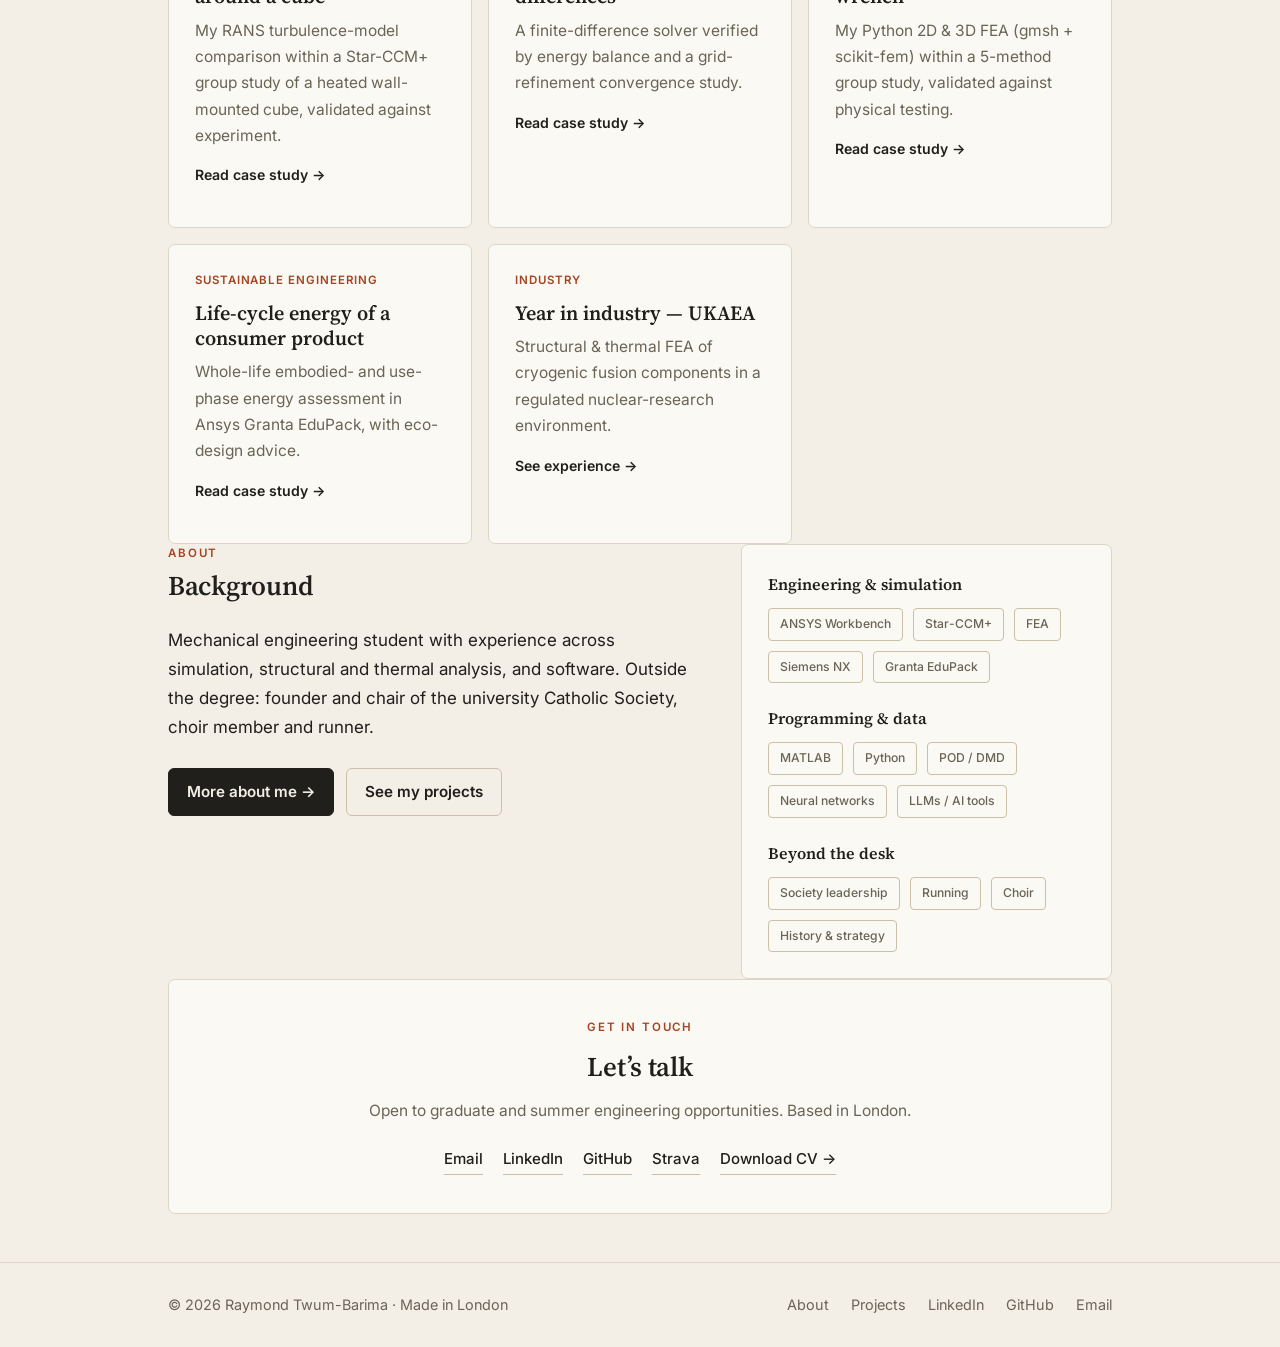
==== commit 5a3a9baa: "Fix year status: 2025-26 was fourth year, final year is 2026-27 Remove all 'final-year' labels; indi" ====
--- a/index.html
+++ b/index.html
@@ -6,10 +6,24 @@
 <title>Raymond Twum-Barima</title>
 <meta name="description" content="Personal site of Raymond Twum-Barima — MEng Mechanical Engineer (Loughborough), thermofluids and computational engineering, UKAEA placement, society founder, runner and choir singer.">
 <link rel="preconnect" href="https://fonts.googleapis.com">
-<link href="https://fonts.googleapis.com/css2?family=Inter:wght@400;500;600;700;800&display=swap" rel="stylesheet">
+<link rel="preconnect" href="https://fonts.gstatic.com" crossorigin>
+<link href="https://fonts.googleapis.com/css2?family=Inter:wght@400;500;600;700&family=Source+Serif+4:opsz,wght@8..60,400;8..60,500;8..60,600;8..60,700&display=swap" rel="stylesheet">
+<link rel="icon" type="image/svg+xml" href="assets/favicon.svg">
+<meta name="theme-color" content="#f3efe7">
+<link rel="canonical" href="https://twumbarimaraymond1-coder.github.io/">
+<meta property="og:type" content="website">
+<meta property="og:title" content="Raymond Twum-Barima">
+<meta property="og:description" content="Personal site of Raymond Twum-Barima — MEng Mechanical Engineer (Loughborough), thermofluids and computational engineering, UKAEA placement, society founder, runner and choir singer.">
+<meta property="og:url" content="https://twumbarimaraymond1-coder.github.io/">
+<meta property="og:image" content="https://twumbarimaraymond1-coder.github.io/assets/og-card.png">
+<meta property="og:image:width" content="1200">
+<meta property="og:image:height" content="630">
+<meta name="twitter:card" content="summary_large_image">
 <link rel="stylesheet" href="assets/style.css">
+<script type="application/ld+json">{"@context":"https://schema.org","@type":"Person","name":"Raymond Twum-Barima","url":"https://twumbarimaraymond1-coder.github.io/","email":"mailto:twumbarimaraymond1@gmail.com","affiliation":{"@type":"CollegeOrUniversity","name":"Loughborough University"},"sameAs":["https://www.linkedin.com/in/raymond-t-30aa451b0/","https://github.com/twumbarimaraymond1-coder"]}</script>
 </head>
 <body>
+<a class="skip" href="#main">Skip to content</a>
 
 <nav class="nav">
   <div class="nav-inner">
@@ -24,14 +38,14 @@
   </div>
 </nav>
 
-<main>
+<main id="main">
 <header class="hub wrap">
   <div class="avatar" aria-hidden="true">RT</div>
   <div>
     <h1>Hi, I&rsquo;m Raymond.</h1>
     <div class="role">Mechanical engineer · thermofluids &amp; computation</div>
     <div class="creds">MEng (Year in Industry), Loughborough University · UKAEA placement · London</div>
-    <p class="intro">Final-year MEng Mechanical Engineering student at Loughborough University, with a year in industry
+    <p class="intro">MEng Mechanical Engineering student at Loughborough University (graduating 2027), with a year in industry
     at the UK Atomic Energy Authority. Work spans thermofluids and computational engineering &mdash; FEA, CFD, numerical
     methods and applied machine learning &mdash; alongside software projects.</p>
     <div class="social">
@@ -49,7 +63,7 @@
     <div class="now">
       <h3><span class="dot">●</span> Currently</h3>
       <ul>
-        <li>Completing MEng final-year research on machine learning for boiling heat transfer.</li>
+        <li>Completed the MEng individual project on machine learning for boiling heat transfer — awarded 70%.</li>
         <li>Chair of the Loughborough University Catholic Society (2025&ndash;26).</li>
         <li>Open to graduate and summer engineering roles &mdash; thermofluids, FEA or simulation.</li>
       </ul>
@@ -68,7 +82,7 @@
 
 <section class="wrap">
   <div class="stats">
-    <div class="stat"><div class="num">17.4<span class="u">M</span></div><div class="lbl">IR samples analysed in final-year research</div></div>
+    <div class="stat"><div class="num">17.4<span class="u">M</span></div><div class="lbl">IR samples analysed in the individual project</div></div>
     <div class="stat"><div class="num">R²&nbsp;0.73</div><div class="lbl">Heat-flux prediction accuracy (POD + neural net)</div></div>
     <div class="stat"><div class="num">12<span class="u">mo</span></div><div class="lbl">Industrial placement at UKAEA</div></div>
     <div class="stat"><div class="num">5</div><div class="lbl">Major engineering projects, thermal to computational</div></div>
@@ -90,11 +104,11 @@
     <a class="card" href="https://github.com/twumbarimaraymond1-coder/icarus" target="_blank" rel="noopener">
       <div class="tag">Open source · Python</div>
       <h3>icarus — heat-flux prediction library</h3>
-      <p>My final-year research, packaged as an installable Python library (POD / DMD / neural networks) with a Quickstart API.</p>
+      <p>My individual-project research, packaged as an installable Python library (POD / DMD / neural networks) with a Quickstart API.</p>
       <p class="more">View on GitHub ↗</p>
     </a>
     <a class="card" href="project-individual.html">
-      <div class="tag">Final-year research · ML</div>
+      <div class="tag">Individual research · ML</div>
       <h3>Predicting boiling heat flux with machine learning</h3>
       <p>POD + neural networks on 17.4 M infrared measurements of flow boiling — R² = 0.73, a 69% gain over the baseline.</p>
       <p class="more">Read case study →</p>
--- a/assets/style.css
+++ b/assets/style.css
@@ -3,7 +3,7 @@
    "Paper & ink" editorial design. One shared stylesheet.
    =========================================================== */
 
-@import url('https://fonts.googleapis.com/css2?family=Source+Serif+4:opsz,wght@8..60,400;8..60,500;8..60,600;8..60,700&family=Inter:wght@400;500;600;700&display=swap');
+/* Fonts are loaded via <link> in each page's <head> (faster than @import). */
 
 :root {
   --bg:        #f3efe7;   /* warm paper */
@@ -67,6 +67,25 @@
 .nav-links a:hover { color: var(--text); text-decoration: none; }
 .nav-links a.active { color: var(--rust); }
 
+/* Mobile hamburger (button injected by script.js) */
+.nav-toggle {
+  display: none; flex-direction: column; gap: 4px; justify-content: center;
+  background: none; border: 1px solid var(--line-2); border-radius: 6px;
+  padding: 9px; cursor: pointer;
+}
+.nav-toggle span { width: 18px; height: 2px; background: var(--text); display: block; }
+
+/* Accessibility: skip link + visible keyboard focus */
+.skip {
+  position: absolute; left: -9999px; top: 0; z-index: 100;
+  background: var(--text); color: var(--bg); padding: 8px 14px;
+  border-radius: 0 0 6px 0; font-family: var(--sans); font-size: .9rem;
+}
+.skip:focus { left: 0; }
+a:focus-visible, button:focus-visible, .btn:focus-visible {
+  outline: 2px solid var(--rust); outline-offset: 2px;
+}
+
 /* ---------- Hero (legacy .hero, kept minimal) ---------- */
 .hero { padding: 72px 0 28px; }
 .hero .eyebrow { color: var(--rust); font-weight: 600; letter-spacing: .14em; text-transform: uppercase; font-size: .74rem; }
@@ -247,7 +266,17 @@
   .sidecard { position: static; }
   .about-grid { grid-template-columns: 1fr; }
   .metric-row { grid-template-columns: 1fr; }
+  .nav-inner { position: relative; }
+  .nav-toggle { display: flex; }
   .nav-links { display: none; }
+  .nav-links.open {
+    display: flex; flex-direction: column; gap: 2px;
+    position: absolute; top: 100%; left: 0; right: 0;
+    background: var(--bg); border-bottom: 1px solid var(--line);
+    padding: 8px 28px 16px;
+  }
+  .nav-links.open a { padding: 10px 0; border-bottom: 1px solid var(--line); border-radius: 0; }
+  .nav-links.open a:last-child { border-bottom: 0; }
 }
 @media (max-width: 560px) {
   .hub { grid-template-columns: 1fr; gap: 18px; }
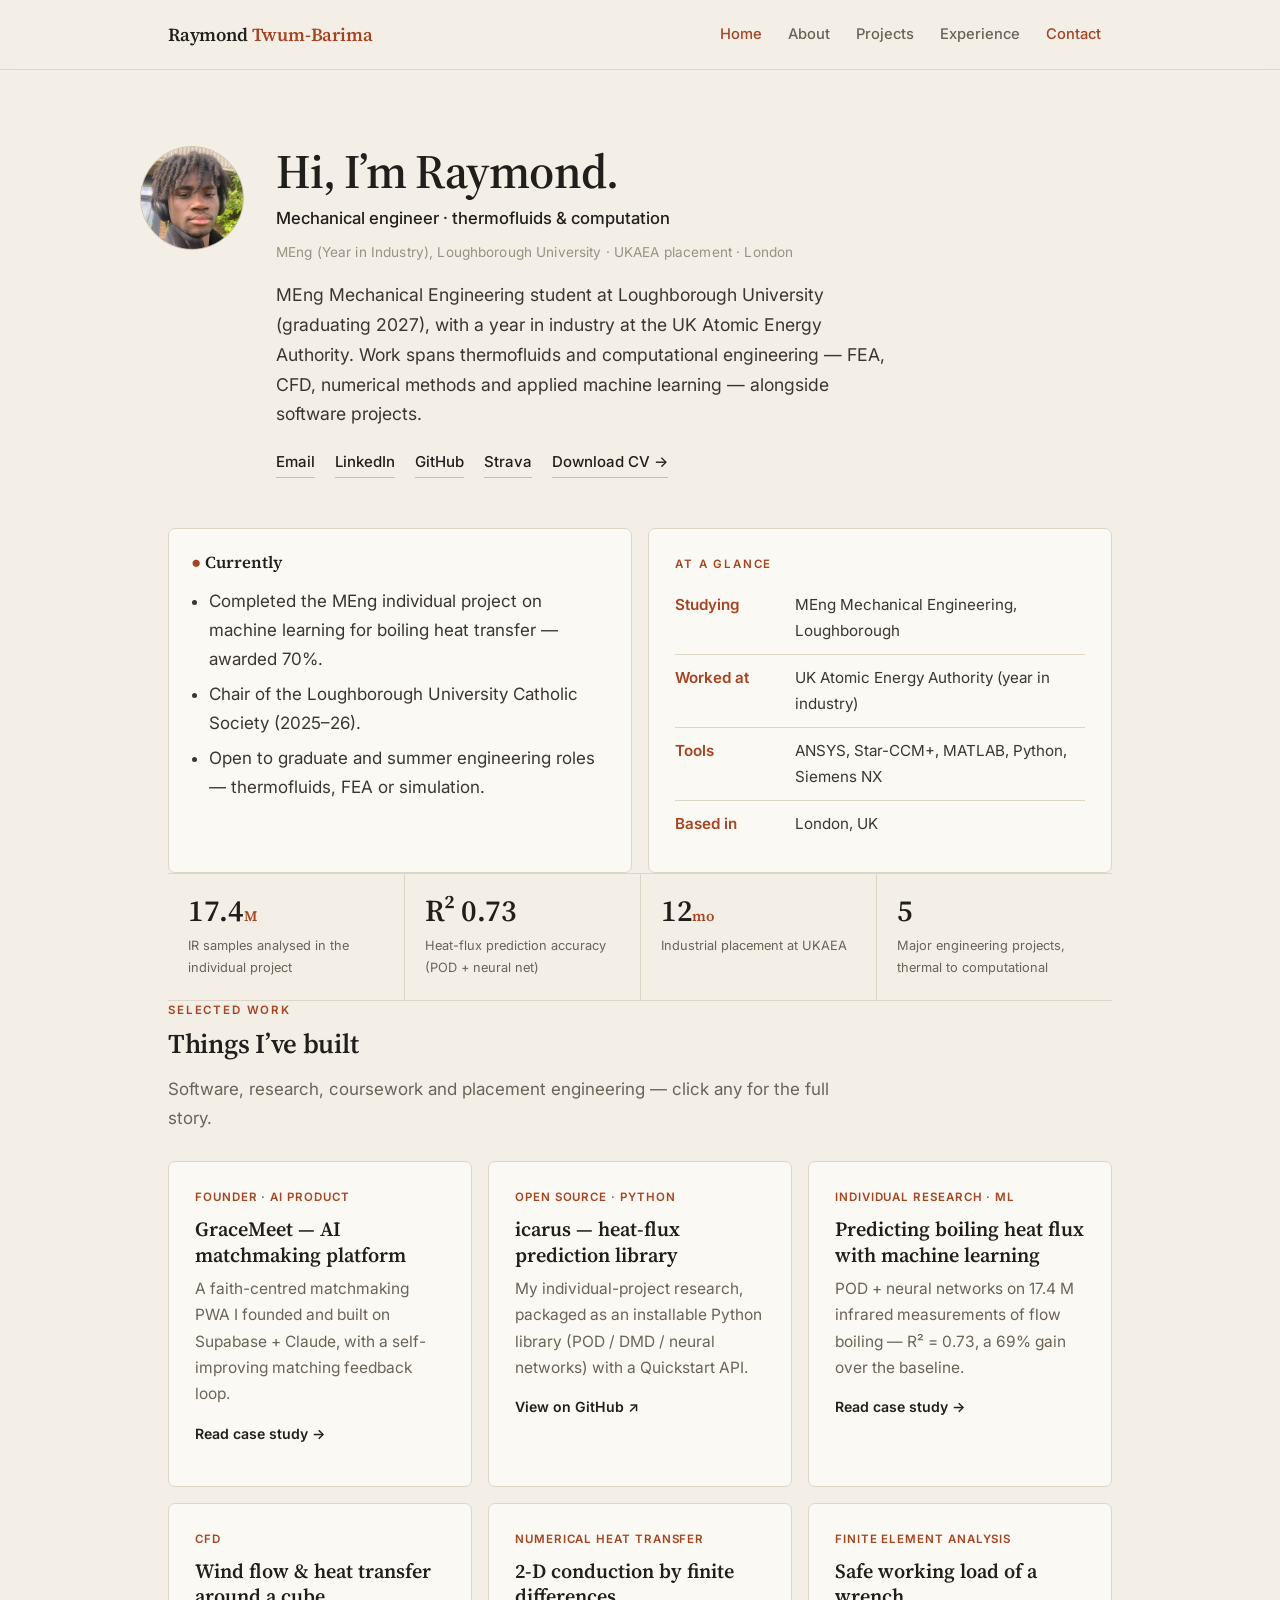
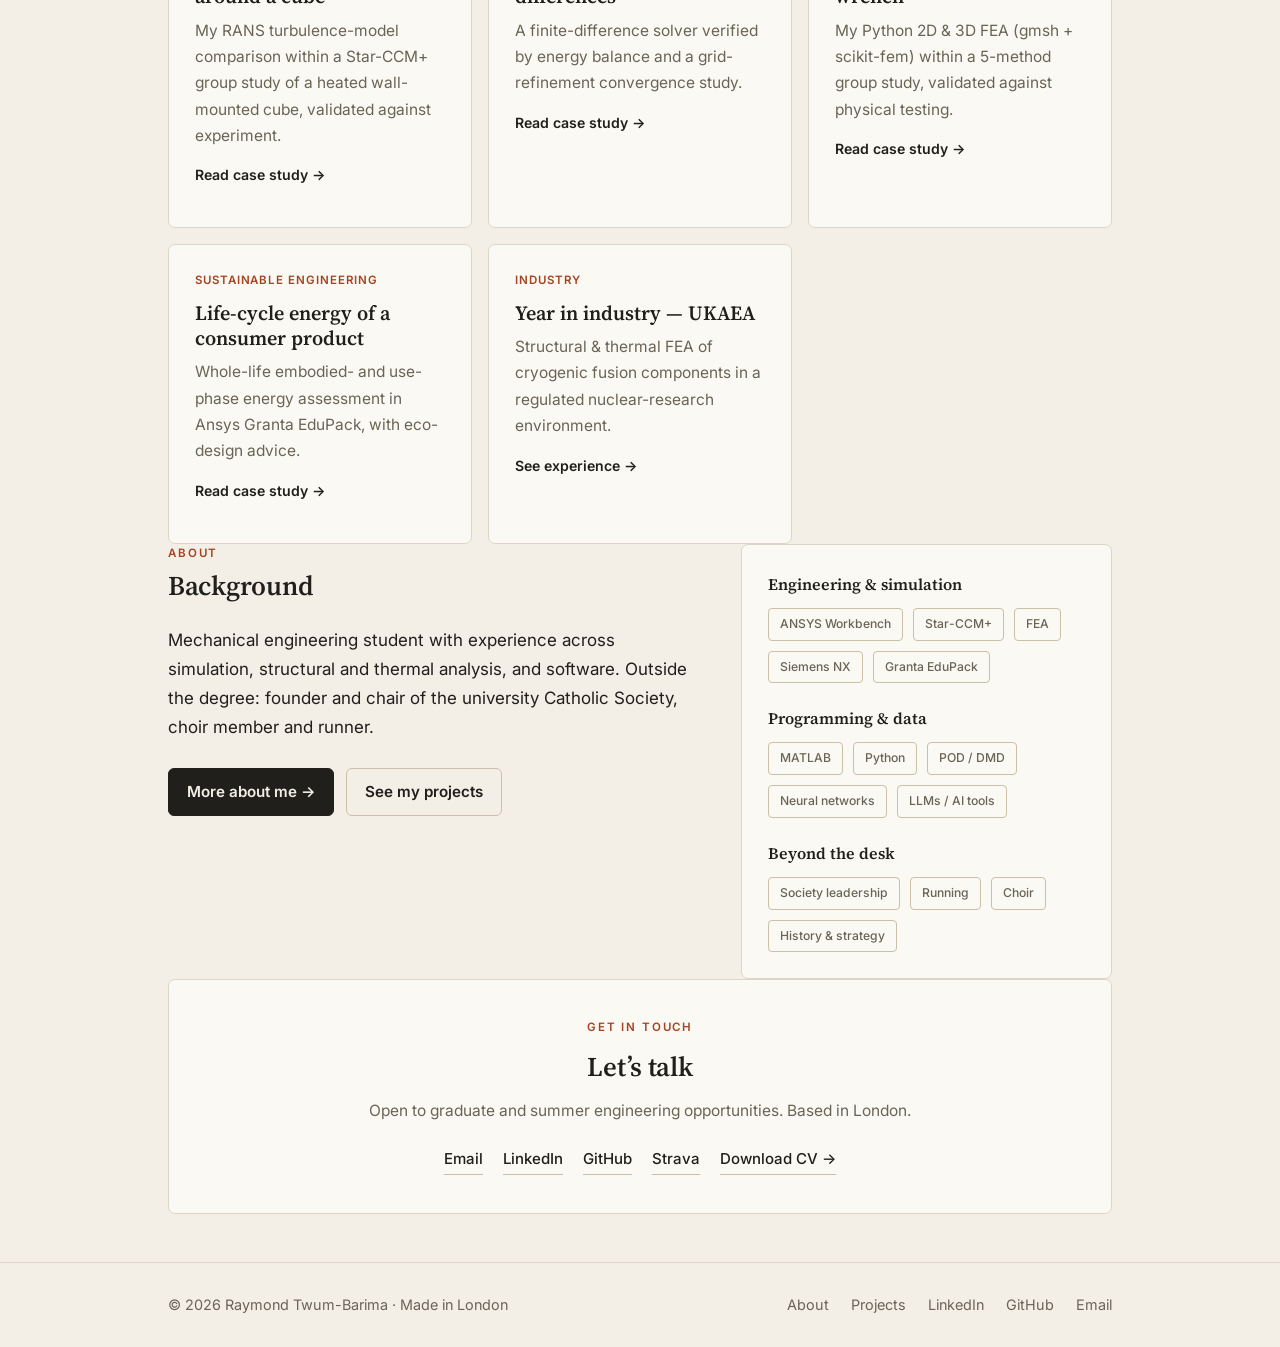
==== commit a641c9fc: "Add real profile photo to homepage avatar (replaces RT monogram) Face-cropped 480px avatar (raymond." ====
--- a/index.html
+++ b/index.html
@@ -40,7 +40,7 @@
 
 <main id="main">
 <header class="hub wrap">
-  <div class="avatar" aria-hidden="true">RT</div>
+  <div class="avatar"><img src="assets/img/raymond.jpg" width="480" height="480" alt="Raymond Twum-Barima" fetchpriority="high" decoding="async"></div>
   <div>
     <h1>Hi, I&rsquo;m Raymond.</h1>
     <div class="role">Mechanical engineer · thermofluids &amp; computation</div>
--- a/assets/style.css
+++ b/assets/style.css
@@ -215,7 +215,9 @@
   background: var(--card); border: 1px solid var(--line-2);
   display: flex; align-items: center; justify-content: center;
   font-family: var(--serif); font-size: 2.3rem; font-weight: 600; color: var(--rust); letter-spacing: -.02em;
-}
+  overflow: hidden; flex-shrink: 0;
+}
+.avatar img { width: 100%; height: 100%; object-fit: cover; display: block; }
 .hub h1 { font-size: clamp(2rem, 4.6vw, 3rem); margin: 0 0 8px; letter-spacing: -.02em; line-height: 1.05; }
 .hub .role { font-family: var(--sans); color: var(--text); font-weight: 500; font-size: 1.04rem; margin-bottom: 8px; }
 .hub .creds { color: var(--faint); font-family: var(--sans); font-size: .85rem; letter-spacing: .01em; margin-bottom: 16px; }
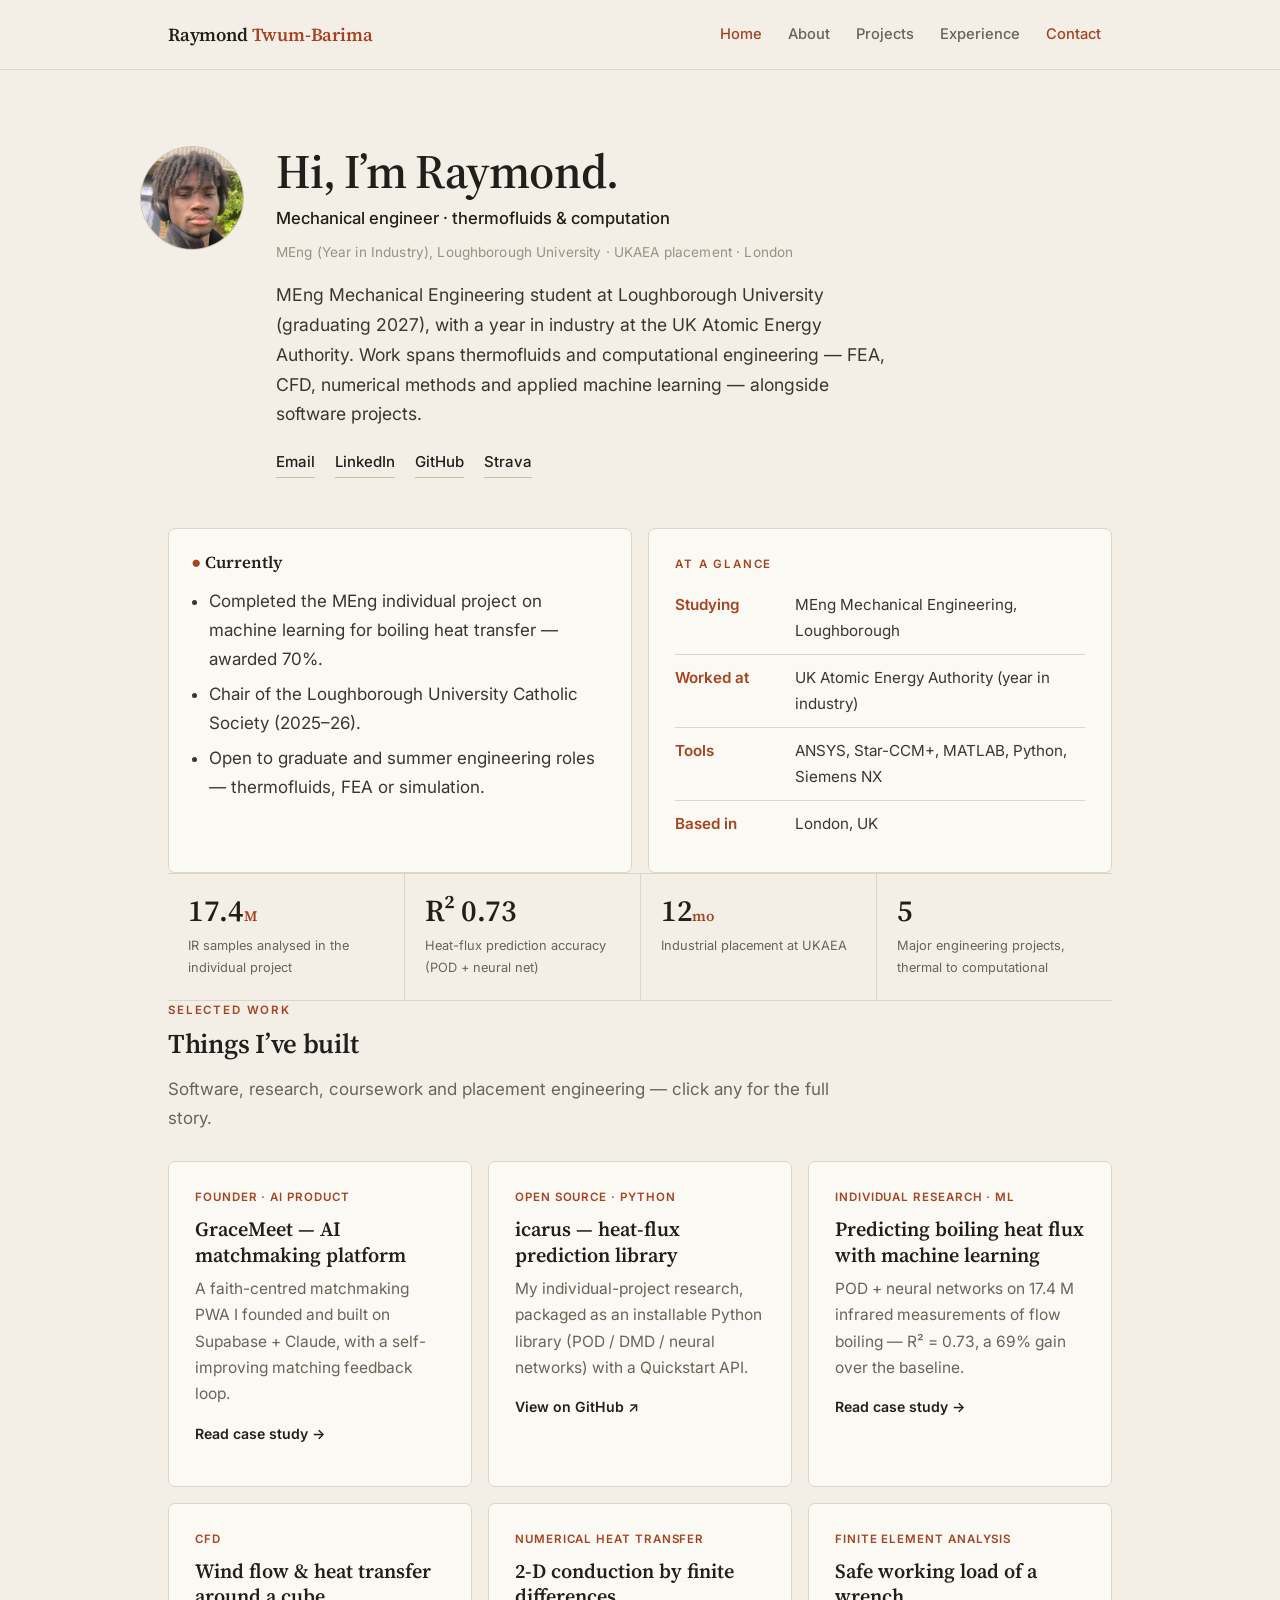
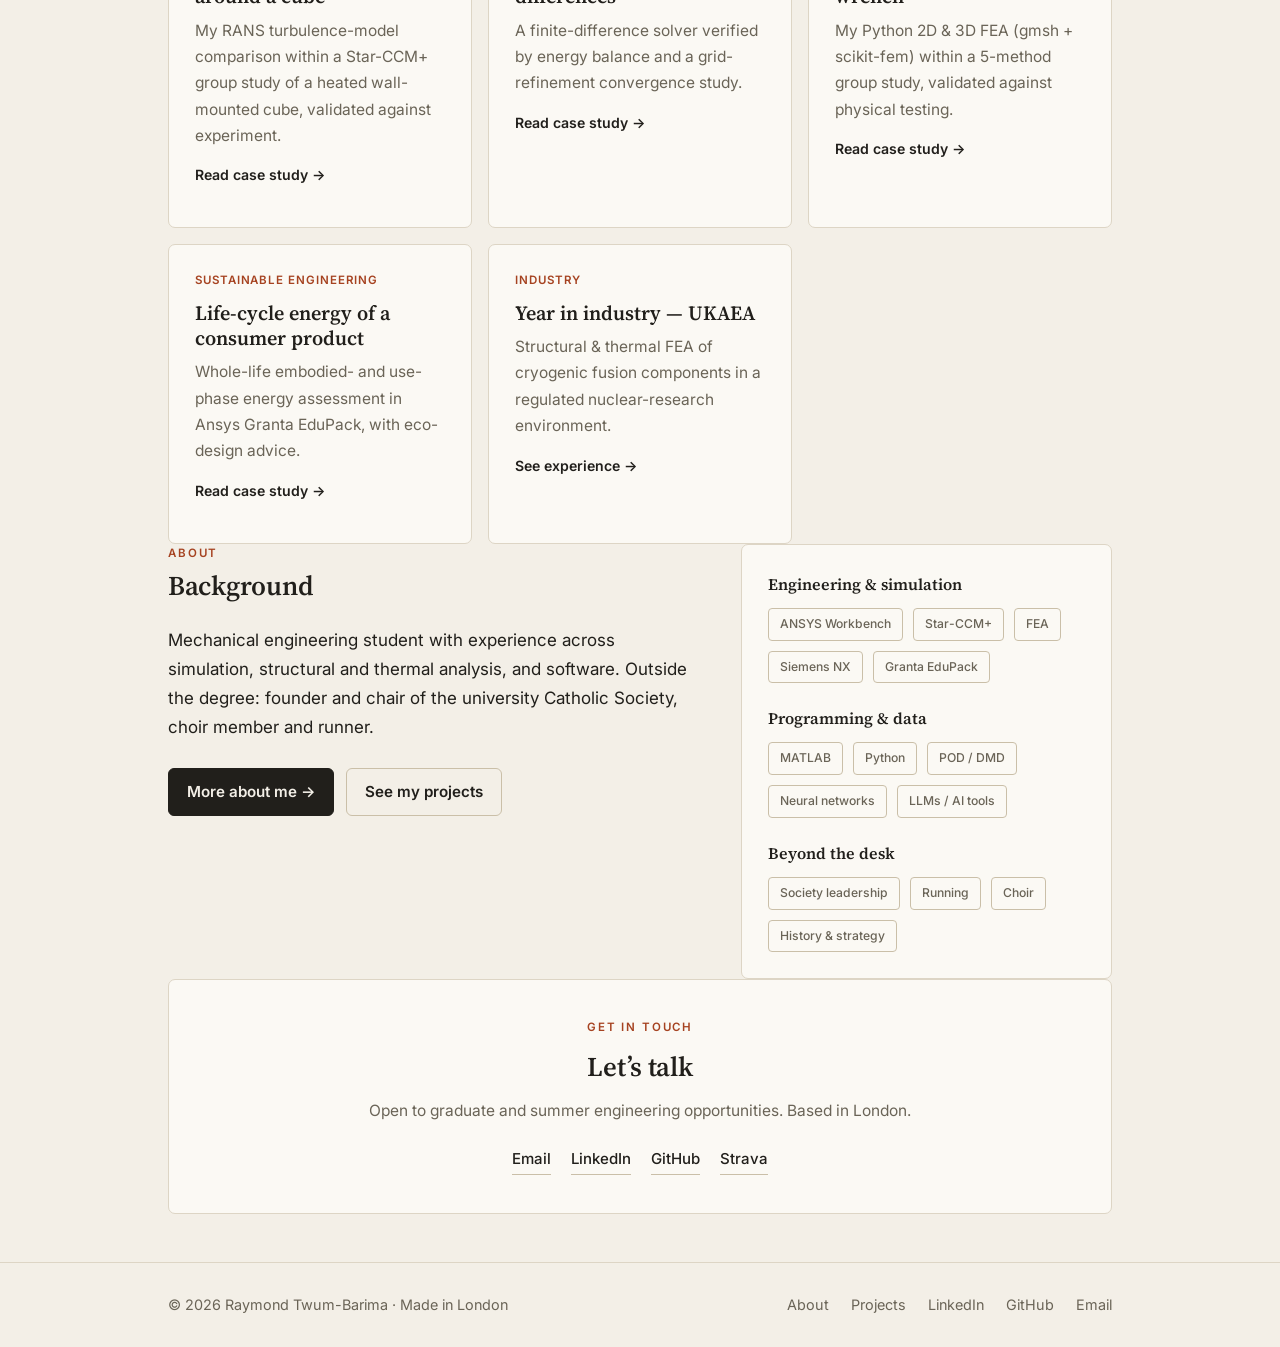
==== commit 4207c417: "Remove CV from site (not ready for public download) Co-Authored-By: Claude Fable 5 <noreply@anthropi" ====
--- a/index.html
+++ b/index.html
@@ -52,9 +52,7 @@
       <a class="email" href="mailto:twumbarimaraymond1@gmail.com">Email</a>
       <a class="linkedin" href="https://www.linkedin.com/in/raymond-t-30aa451b0/" target="_blank" rel="noopener">LinkedIn</a>
       <a class="github" href="https://github.com/twumbarimaraymond1-coder" target="_blank" rel="noopener">GitHub</a>
-      <a class="strava" href="https://strava.app.link/qvrpNWhXb0b" target="_blank" rel="noopener">Strava</a>
-      <a class="cv" href="assets/Raymond_Twum-Barima_CV.docx" download>Download CV →</a>
-    </div>
+      <a class="strava" href="https://strava.app.link/qvrpNWhXb0b" target="_blank" rel="noopener">Strava</a>    </div>
   </div>
 </header>
 
@@ -184,9 +182,7 @@
       <a class="email" href="mailto:twumbarimaraymond1@gmail.com">Email</a>
       <a class="linkedin" href="https://www.linkedin.com/in/raymond-t-30aa451b0/" target="_blank" rel="noopener">LinkedIn</a>
       <a class="github" href="https://github.com/twumbarimaraymond1-coder" target="_blank" rel="noopener">GitHub</a>
-      <a class="strava" href="https://strava.app.link/qvrpNWhXb0b" target="_blank" rel="noopener">Strava</a>
-      <a class="cv" href="assets/Raymond_Twum-Barima_CV.docx" download>Download CV →</a>
-    </div>
+      <a class="strava" href="https://strava.app.link/qvrpNWhXb0b" target="_blank" rel="noopener">Strava</a>    </div>
   </div>
 </section>
 </main>
